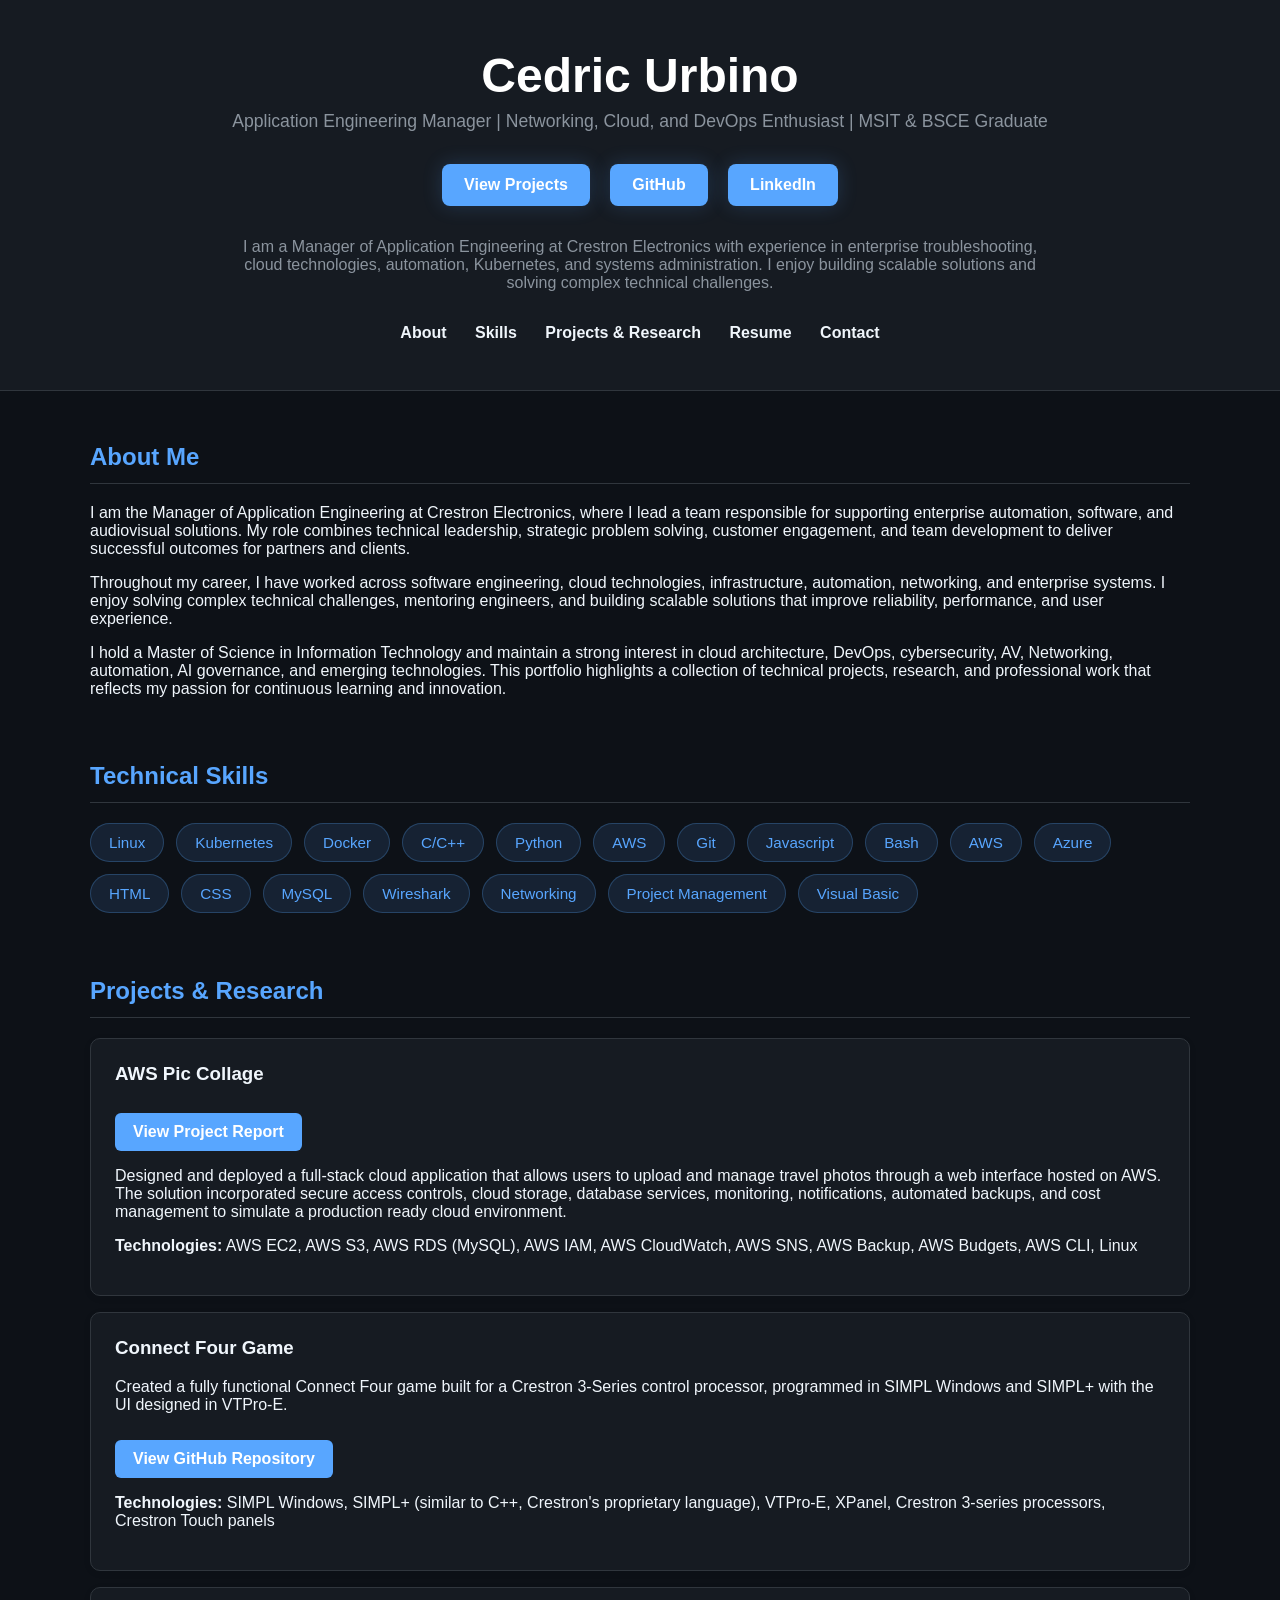
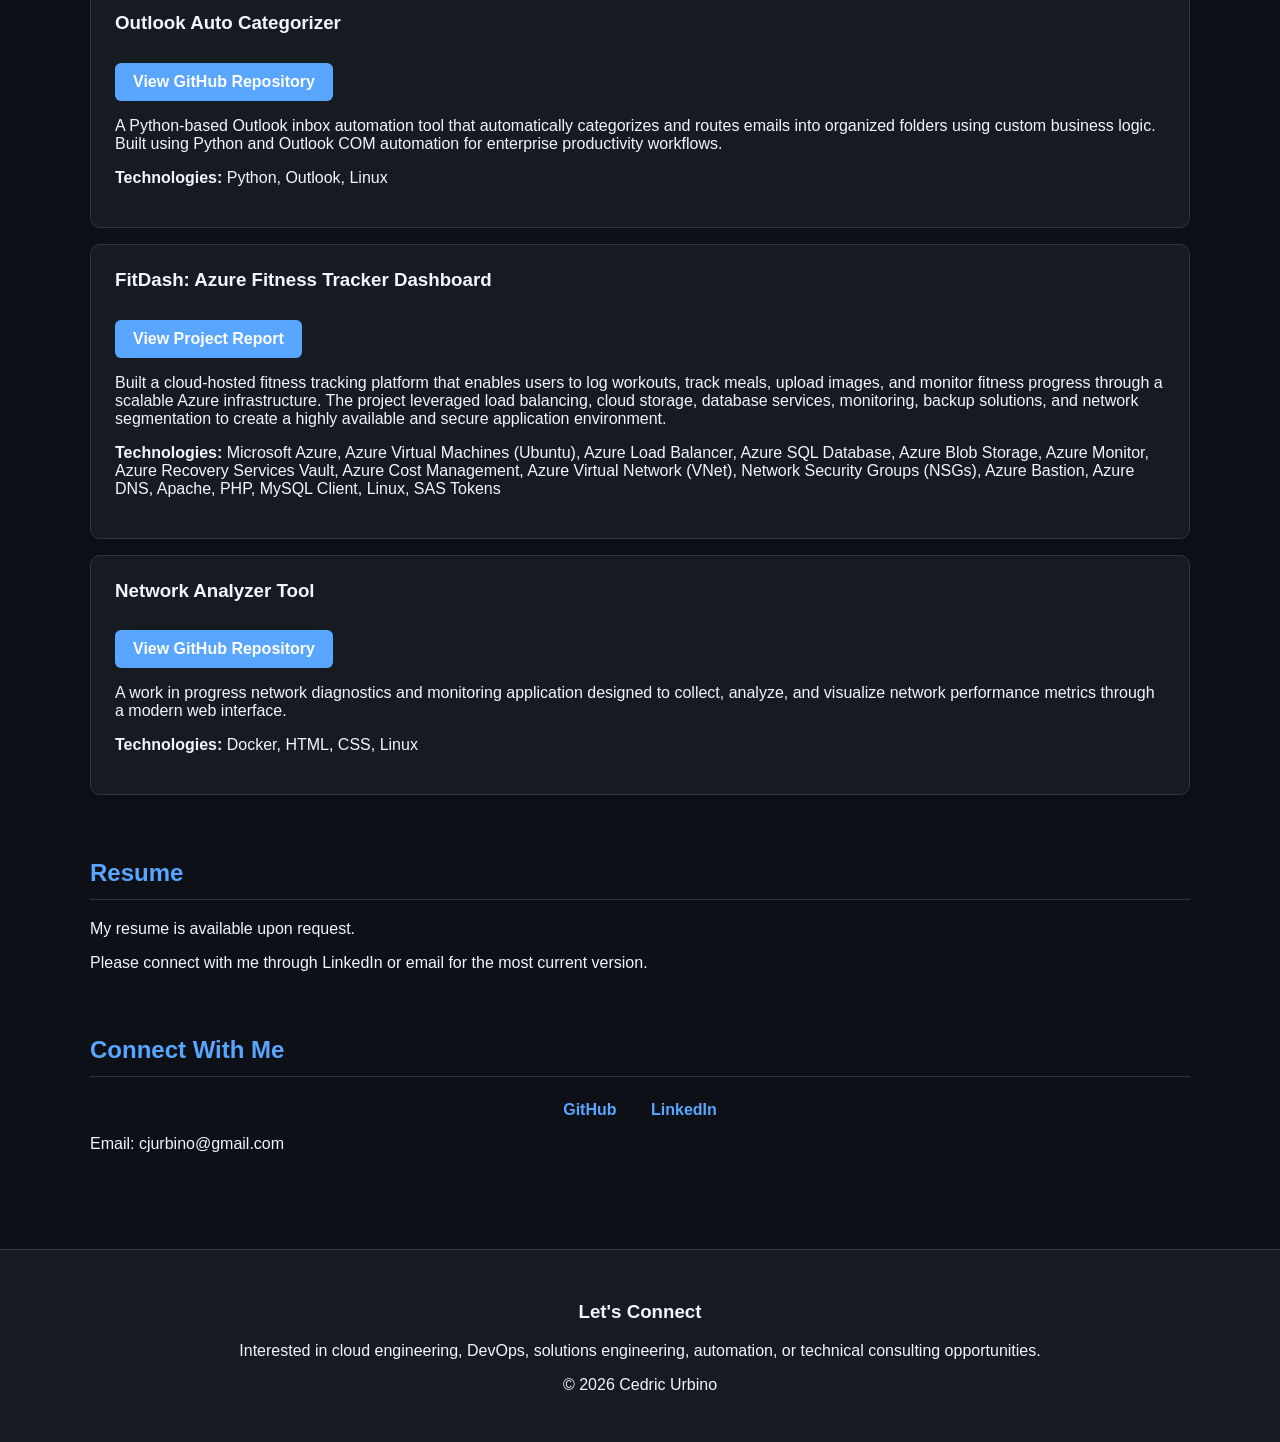
==== index.html @ f4f0b803 "Add favicon link to index.html Added a favicon link to the HTML head section." ====
<!DOCTYPE html> 
<html lang="en">
<head>
    <meta charset="UTF-8">
    <meta name="viewport" content="width=device-width, initial-scale=1.0">
    <title>Cedric Urbino | Portfolio</title>
    <link rel="stylesheet" href="styles.css">
    <link rel="icon" type="image/png" href="icon.png">
</head>

<body>
    <header>
        <h1>Cedric Urbino</h1>
        <p class="subtitle"> Application Engineering Manager | Networking, Cloud, and DevOps Enthusiast | MSIT & BSCE Graduate </p>
        <div class="hero-buttons">
            <a href="#projects">View Projects</a>
            <a href="https://github.com/C3dricJ" target="_blank">GitHub</a>
            <a href="https://www.linkedin.com/in/cedric-urbino/" target="_blank">LinkedIn</a>
        </div>
        <div class="intro">
            <p> I am a Manager of Application Engineering at Crestron Electronics with experience in enterprise troubleshooting, cloud technologies, automation, Kubernetes, and systems administration. I enjoy building scalable solutions and solving complex technical challenges. </p>
        </div>
        <nav>
            <a href="#about">About</a>
            <a href="#skills">Skills</a>
            <a href="#projects">Projects & Research</a>
            <a href="#resume">Resume</a>
            <a href="#contact">Contact</a>
        </nav>
    </header>
    <main>
        <section id="about">
            <h2>About Me</h2>
                <p> I am the Manager of Application Engineering at Crestron Electronics, where I lead a team responsible for supporting enterprise automation, software, and audiovisual solutions. My role combines technical leadership, strategic problem solving, customer engagement, and team development to deliver successful outcomes for partners and clients. </p> 
                <p> Throughout my career, I have worked across software engineering, cloud technologies, infrastructure, automation, networking, and enterprise systems. I enjoy solving complex technical challenges, mentoring engineers, and building scalable solutions that improve reliability, performance, and user experience. </p> 
                <p> I hold a Master of Science in Information Technology and maintain a strong interest in cloud architecture, DevOps, cybersecurity, AV, Networking, automation, AI governance, and emerging technologies. This portfolio highlights a collection of technical projects, research, and professional work that reflects my passion for continuous learning and innovation. </p>
        </section>
        <section id="skills">
            <h2>Technical Skills</h2>
            <div class="skills-grid">
                <span>Linux</span>
                <span>Kubernetes</span>
                <span>Docker</span>
                <span>C/C++</span>
                <span>Python</span>
                <span>AWS</span>
                <span>Git</span>
                <span>Javascript</span>
                <span>Bash</span>
                <span>AWS</span>
                <span>Azure</span>
                <span>HTML</span>
                <span>CSS</span>                
                <span>MySQL</span>
                <span>Wireshark</span>
                <span>Networking</span>
                <span>Project Management</span>
                <span>Visual Basic</span>
            </div>
        </section>
        <section id="projects">
            <h2>Projects & Research</h2>
            <div class="project">
                <h3>AWS Pic Collage</h3>
                <p>
                    <a class="project-link" href="https://github.com/C3dricJ/C3dricJ.github.io/blob/main/AWS%20Pic%20Collage.pdf" target="_blank">
                        View Project Report
                    </a>
                </p>
                <p> Designed and deployed a full-stack cloud application that allows users to upload and manage travel photos through a web interface hosted on AWS. The solution incorporated secure access controls, cloud storage, database services, monitoring, notifications, automated backups, and cost management to simulate a production ready cloud environment. </p>
                <p><strong>Technologies:</strong> AWS EC2, AWS S3, AWS RDS (MySQL), AWS IAM, AWS CloudWatch, AWS SNS, AWS Backup, AWS Budgets, AWS CLI, Linux</p>

            </div>
            <div class="project">
                <h3>Connect Four Game</h3>
                <p> Created a fully functional Connect Four game built for a Crestron 3-Series control processor, programmed in SIMPL Windows and SIMPL+ with the UI designed in VTPro-E. </p>
                <p>
                    <a class="project-link" href="https://github.com/C3dricJ/Connect-Four" target="_blank">
                        View GitHub Repository
                    </a>
                </p>
                <p><strong>Technologies:</strong> SIMPL Windows, SIMPL+ (similar to C++, Crestron's proprietary language), VTPro-E, XPanel, Crestron 3-series processors, Crestron Touch panels</p>
            </div>
            <div class="project">
                <h3>Outlook Auto Categorizer</h3>
                <p>
                    <a class="project-link" href="https://github.com/C3dricJ/Outlook-Auto-Categorizer" target="_blank">
                        View GitHub Repository
                    </a>
                </p>
                <p> A Python-based Outlook inbox automation tool that automatically categorizes and routes emails into organized folders using custom business logic. Built using Python and Outlook COM automation for enterprise productivity workflows. </p>
                <p><strong>Technologies:</strong> Python, Outlook, Linux</p>
            </div>
            <div class="project">
                <h3>FitDash: Azure Fitness Tracker Dashboard</h3>
                <p>
                    <a class="project-link" href="https://github.com/C3dricJ/C3dricJ.github.io/blob/main/Azure%20Fitness%20Tracker%20Dashboard.pdf" target="_blank">
                        View Project Report
                    </a>
                </p>
                <p> Built a cloud-hosted fitness tracking platform that enables users to log workouts, track meals, upload images, and monitor fitness progress through a scalable Azure infrastructure. The project leveraged load balancing, cloud storage, database services, monitoring, backup solutions, and network segmentation to create a highly available and secure application environment. </p>
                <p><strong>Technologies:</strong> Microsoft Azure, Azure Virtual Machines (Ubuntu), Azure Load Balancer, Azure SQL Database, Azure Blob Storage, Azure Monitor, Azure Recovery Services Vault, Azure Cost Management, Azure Virtual Network (VNet), Network Security Groups (NSGs), Azure Bastion, Azure DNS, Apache, PHP, MySQL Client, Linux, SAS Tokens</p>
            </div>
            <div class="project">
                <h3>Network Analyzer Tool</h3>
                <p>
                    <a class="project-link" href="https://github.com/C3dricJ/Network-Analyzer-Tool" target="_blank">
                        View GitHub Repository
                    </a>
                </p>
                <p> A work in progress network diagnostics and monitoring application designed to collect, analyze, and visualize network performance metrics through a modern web interface. </p>
                <p><strong>Technologies:</strong> Docker, HTML, CSS, Linux</p>
            </div>
        </section>
        <section id="resume">
            <h2>Resume</h2>
            <p> My resume is available upon request. </p>
            <p> Please connect with me through LinkedIn or email for the most current version. </p>
        </section>
        <section id="contact">
            <h2>Connect With Me</h2>
            <div class="links">
                <a href="https://github.com/C3dricJ" target="_blank">GitHub</a>
                <a href="https://www.linkedin.com/in/cedric-urbino/" target="_blank">LinkedIn</a>
            </div>
            <p>Email: cjurbino@gmail.com</p>
        </section>
    </main>
    <footer>
        <h3>Let's Connect</h3>
        <p> Interested in cloud engineering, DevOps, solutions engineering, automation, or technical consulting opportunities. </p>
        <p> © <span id="year"></span> Cedric Urbino </p>
    </footer>

    <script>
        // Set the current year in the footer
        document.getElementById('year').textContent = new Date().getFullYear();
    </script>
</body>
</html>
---- styles.css ----
:root {
    --bg: #0d1117;
    --surface: #161b22;
    --surface-hover: #1f2937;
    --text: #f0f6fc;
    --text-secondary: #8b949e;
    --accent: #58a6ff;
    --border: #30363d;
} 

html { 
    scroll-behavior: smooth; 
} 

body { 
    font-family: "Segoe UI", Tahoma, Geneva, Verdana, sans-serif;
    margin: 0;
    padding: 0;
    background: var(--bg);
    color: var(--text);
    min-height: 100vh;
}

header { 
    background: var(--surface);
    border-bottom: 1px solid var(--border);
    box-shadow: none; 
    text-align: center; 
    padding: 3rem 2rem; 
} 

header h1 { 
    margin: 0; 
    font-size: 3rem; 
    color: white;
    font-size: 3rem;
    font-weight: 700;
} 

.subtitle { 
    color: var(--text-secondary);
    font-size: 1.1rem; 
    margin-top: .5rem; 
} 

.intro {
    color: var(--text-secondary); 
    max-width: 800px; 
    margin: 1.5rem auto; 
} 

.hero-buttons { 
    margin: 1.5rem 0; 
}

.hero-buttons a {
    background: var(--accent);
    color: white;
    font-weight: 600;
    box-shadow: 0 0 20px rgba(88,166,255,.2); 
    display: inline-block; 
    margin: .5rem; 
    padding: 12px 22px; 
    border-radius: 8px; 
    text-decoration: none; 
    transition: .3s ease; 
} 

.hero-buttons a:hover { 
    background: #0b5ed7;
    transform: translateY(-2px);
    box-shadow: 0 0 30px rgba(88,166,255,.35); 
} 

nav { 
    margin-top: 2rem; 
} 

nav a { 
    margin: 0 12px; 
    text-decoration: none; 
    color: var(--text);
    transition: 0.3s ease; 
    font-weight: 600; 
} 

nav a:hover { 
    color: var(--accent);
} 

main { 
    max-width: 1100px; 
    margin: auto; 
    padding: 2rem; 
} 

section { 
    margin-bottom: 4rem; 
} 

section h2 { 
    border-bottom: 1px solid var(--border);
    padding-bottom: 12px;
    color: var(--accent);
} 

.skills-grid { 
    display: flex; 
    flex-wrap: wrap; 
    gap: 12px; 
    margin-top: 1rem; 
} 

.skills-grid span {
    background: rgba(88,166,255,.12);
    color: var(--accent);
    border: 1px solid rgba(88,166,255,.25);
    padding: 10px 18px;
    border-radius: 999px;
    font-size: .95rem;
    font-weight: 500;

    cursor: default;
    transition: all 0.3s ease;
    position: relative;
    overflow: hidden;
}

.skills-grid span::before {
    content: "";
    position: absolute;
    top: 0;
    left: -120%;
    width: 100%;
    height: 100%;

    background: linear-gradient(
        120deg,
        transparent,
        rgba(255,255,255,.15),
        transparent
    );

    transition: all 0.6s ease;
}

.skills-grid span:hover {
    transform: translateY(-4px) scale(1.05);

    background: rgba(88,166,255,.25);
    border-color: var(--accent);

    box-shadow:
        0 0 10px rgba(88,166,255,.4),
        0 0 20px rgba(88,166,255,.3),
        0 0 40px rgba(88,166,255,.2);

    color: white;
}

.skills-grid span:hover::before {
    left: 120%;
}

.project, .paper { 
    background: var(--surface);
    border: 1px solid var(--border);
    transition: all 0.3s ease; 
    border-radius: 10px; 
    padding: 1.5rem; 
    margin-top: 1rem; 
    box-shadow: 0 2px 8px rgba(0,0,0,.05); 
} 

.project:hover, .paper:hover { 
    transform: translateY(-5px);
    background: var(--surface-hover);
    border-color: var(--accent);
} 

.project-link {
    display: inline-block;
    margin-top: 10px;
    padding: 10px 18px;
    background: var(--accent);
    color: white;
    text-decoration: none;
    border-radius: 6px;
    font-weight: 600;
    transition: all 0.3s ease;
}

.project-link:hover {
    transform: translateY(-2px);
    background: #3b82f6;
    box-shadow: 0 0 15px rgba(88,166,255,.3);
}

.project h3, .paper h3 { 
    margin-top: 0; 

} 

.links { 
    text-align: center; 
    margin-top: 1.5rem; 
} 

.links a { 
    display: inline-block; 
    margin: 0 15px; 
    color: var(--accent); 
    text-decoration: none; 
    font-weight: 600; 
} 

.links a:hover { 
    color: #0b5ed7; 
} 

footer { 
    text-align: center; 
    background: var(--surface);
    border-top: 1px solid var(--border);
    padding: 2rem; 
} 

@media (max-width: 768px) { 
    header h1 { 
        font-size: 2.2rem; 
    } 
    
    nav { 
        display: flex; 
        flex-direction: column; 
        gap: 10px;
    } 
     
    nav a { 
        margin: 0; 
    } 
    
    .hero-buttons a { 
        display: block; 
        margin: 10px auto; 
        max-width: 220px;    
    } 
    
    main { 
        padding: 1rem; 
    }
}
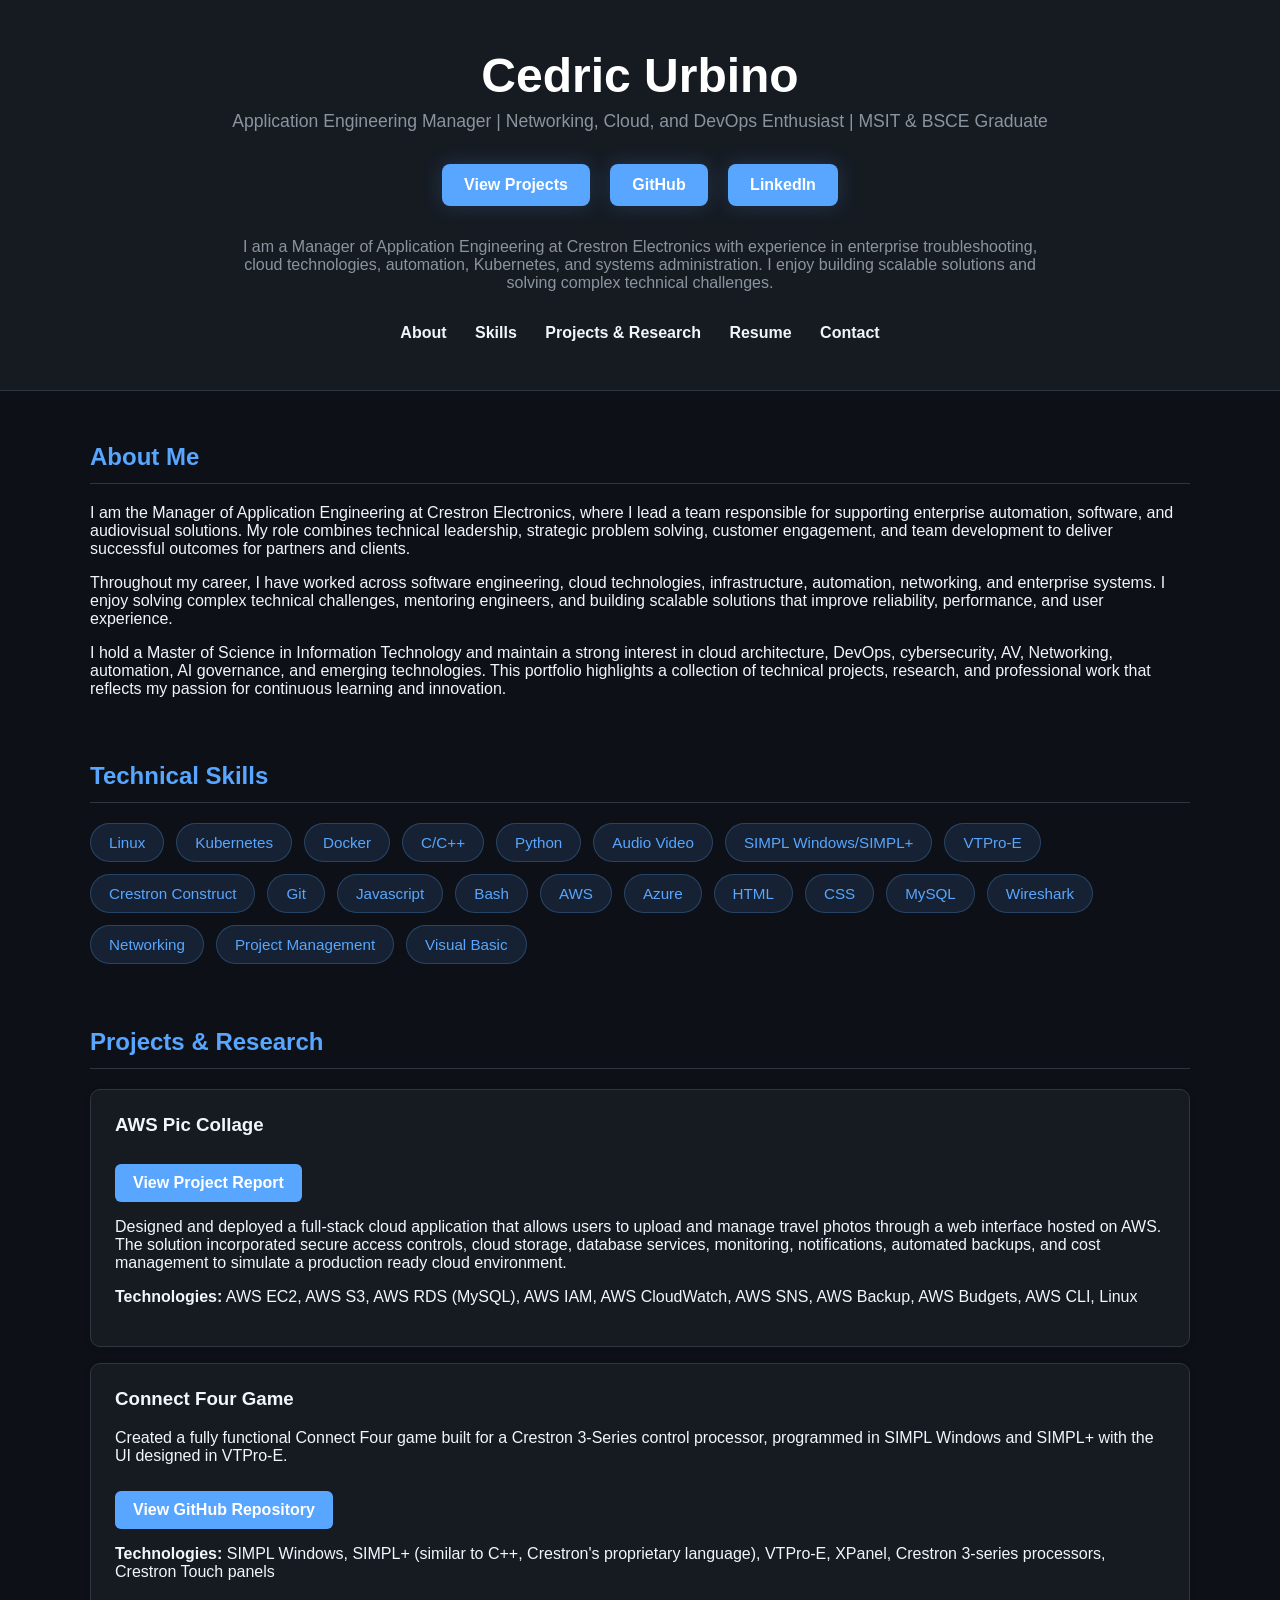
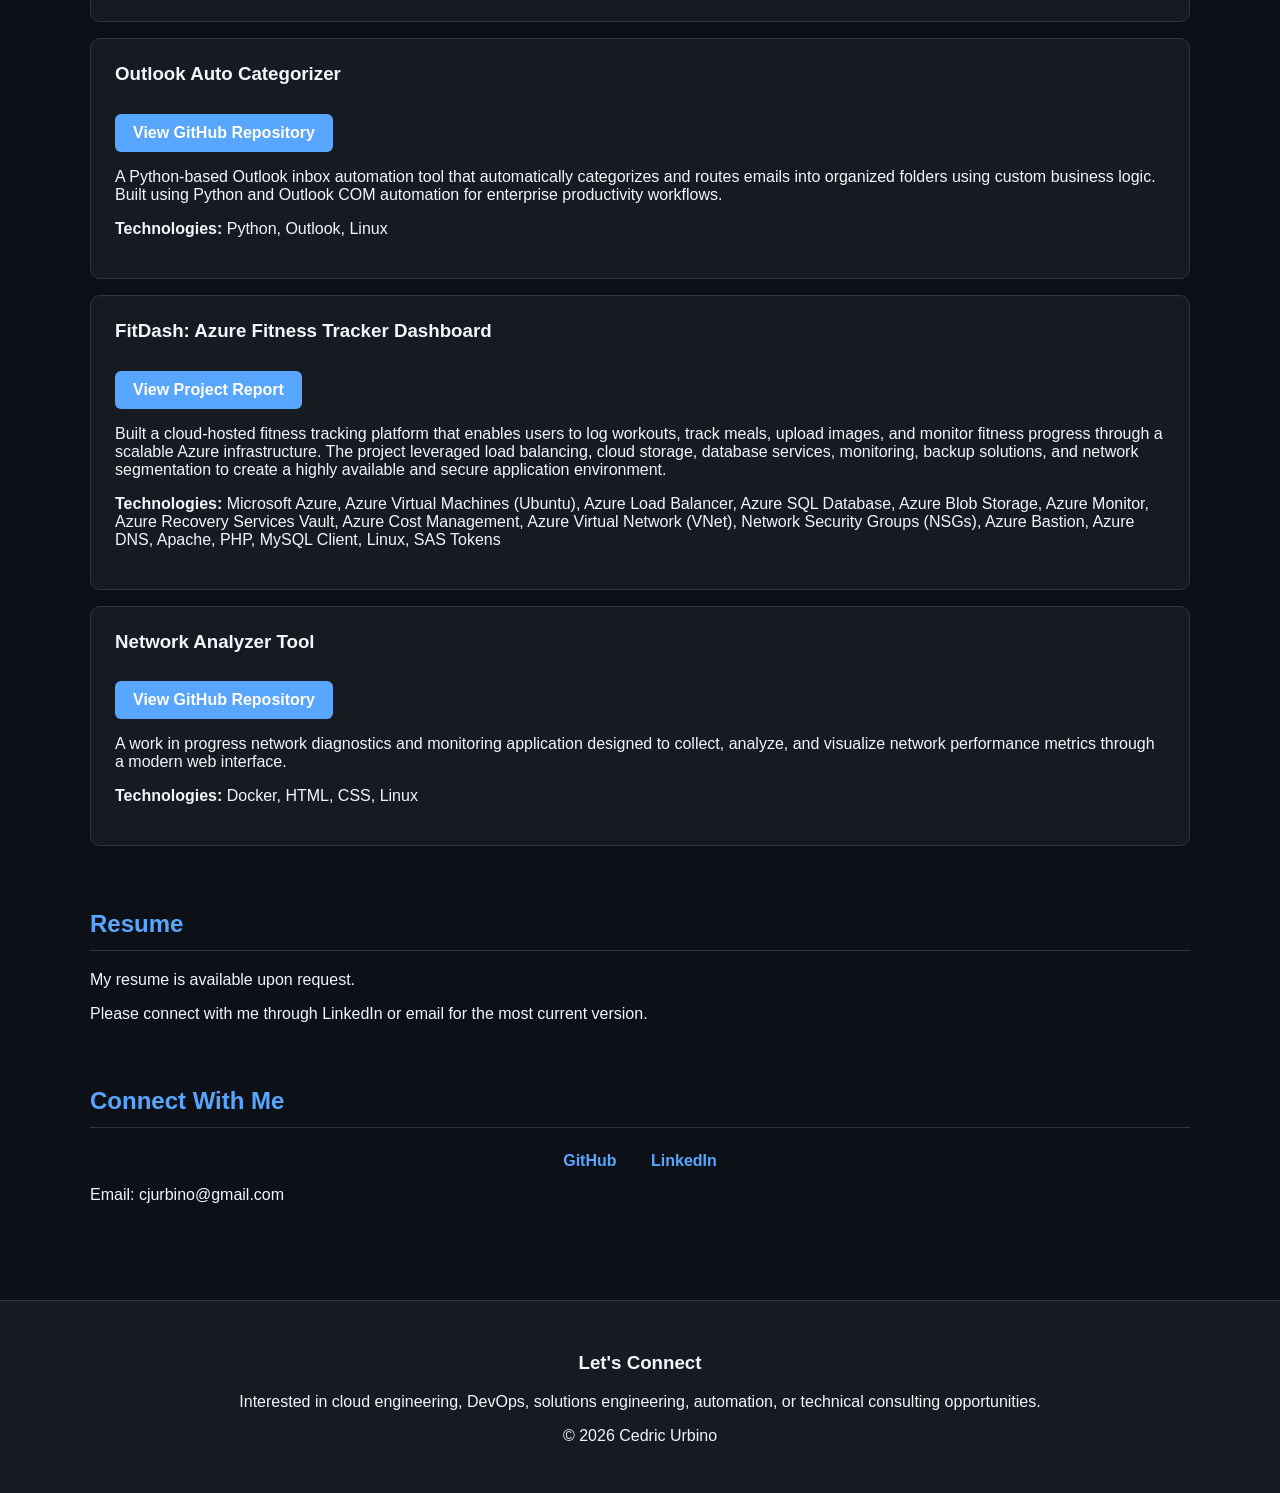
==== commit 5e759646: "Update index.html" ====
--- a/index.html
+++ b/index.html
@@ -43,7 +43,10 @@
                 <span>Docker</span>
                 <span>C/C++</span>
                 <span>Python</span>
-                <span>AWS</span>
+                <span>Audio Video</span>
+                <span>SIMPL Windows/SIMPL+</span>
+                <span>VTPro-E</span>
+                <span>Crestron Construct</span>
                 <span>Git</span>
                 <span>Javascript</span>
                 <span>Bash</span>
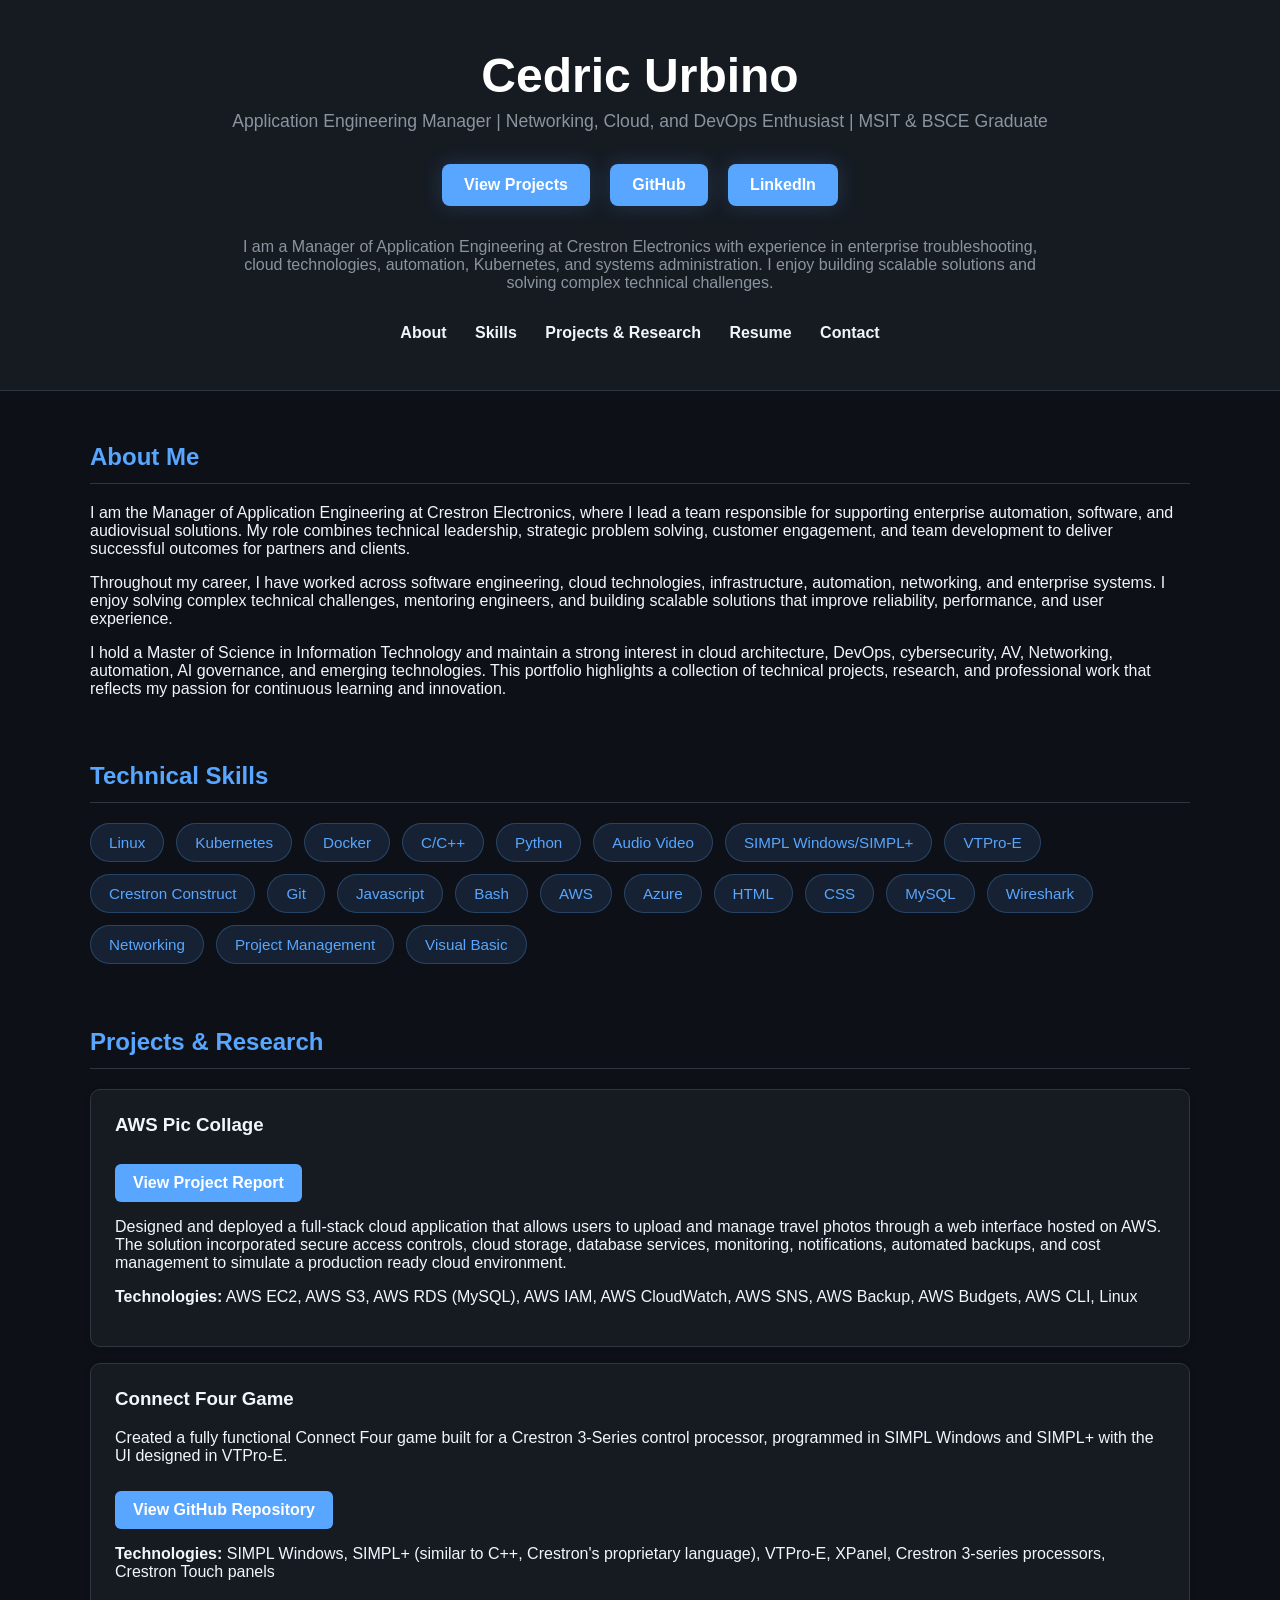
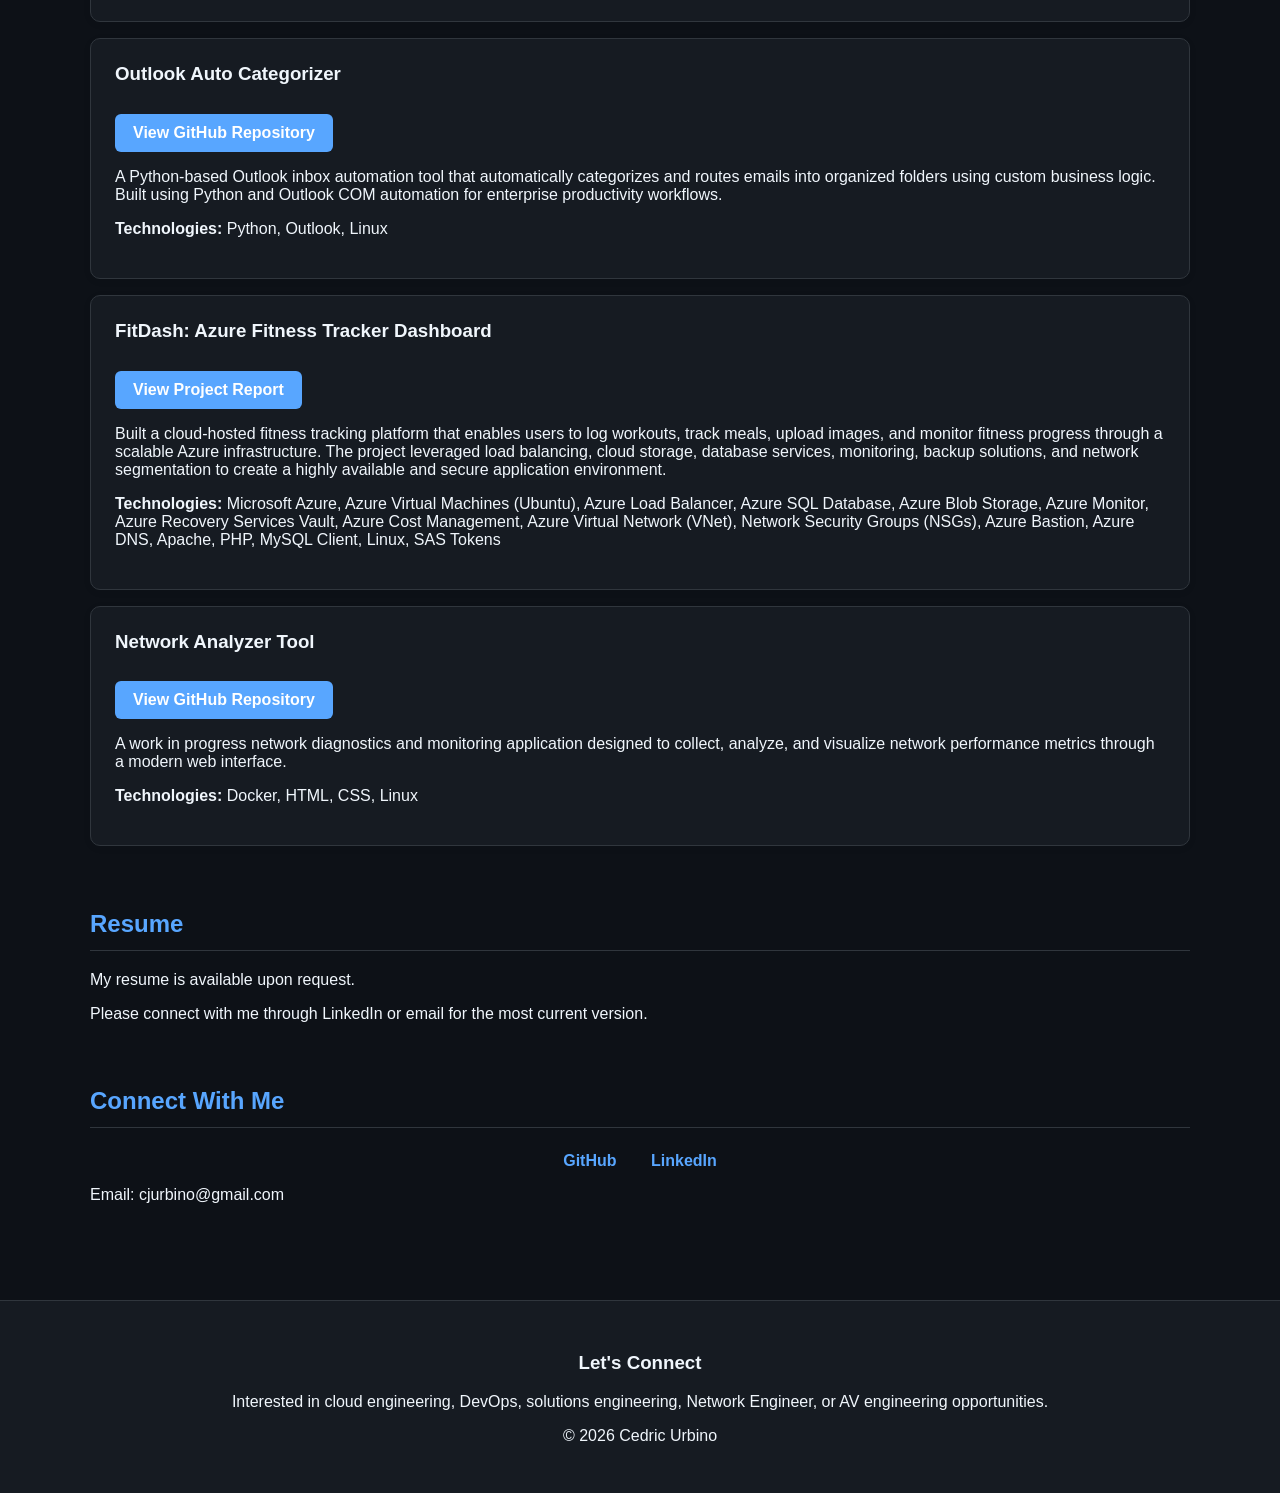
==== commit d280b141: "Fix HTML formatting and update footer content" ====
--- a/index.html
+++ b/index.html
@@ -131,7 +131,7 @@
     </main>
     <footer>
         <h3>Let's Connect</h3>
-        <p> Interested in cloud engineering, DevOps, solutions engineering, automation, or technical consulting opportunities. </p>
+        <p> Interested in cloud engineering, DevOps, solutions engineering, Network Engineer, or AV engineering opportunities. </p>
         <p> © <span id="year"></span> Cedric Urbino </p>
     </footer>
 
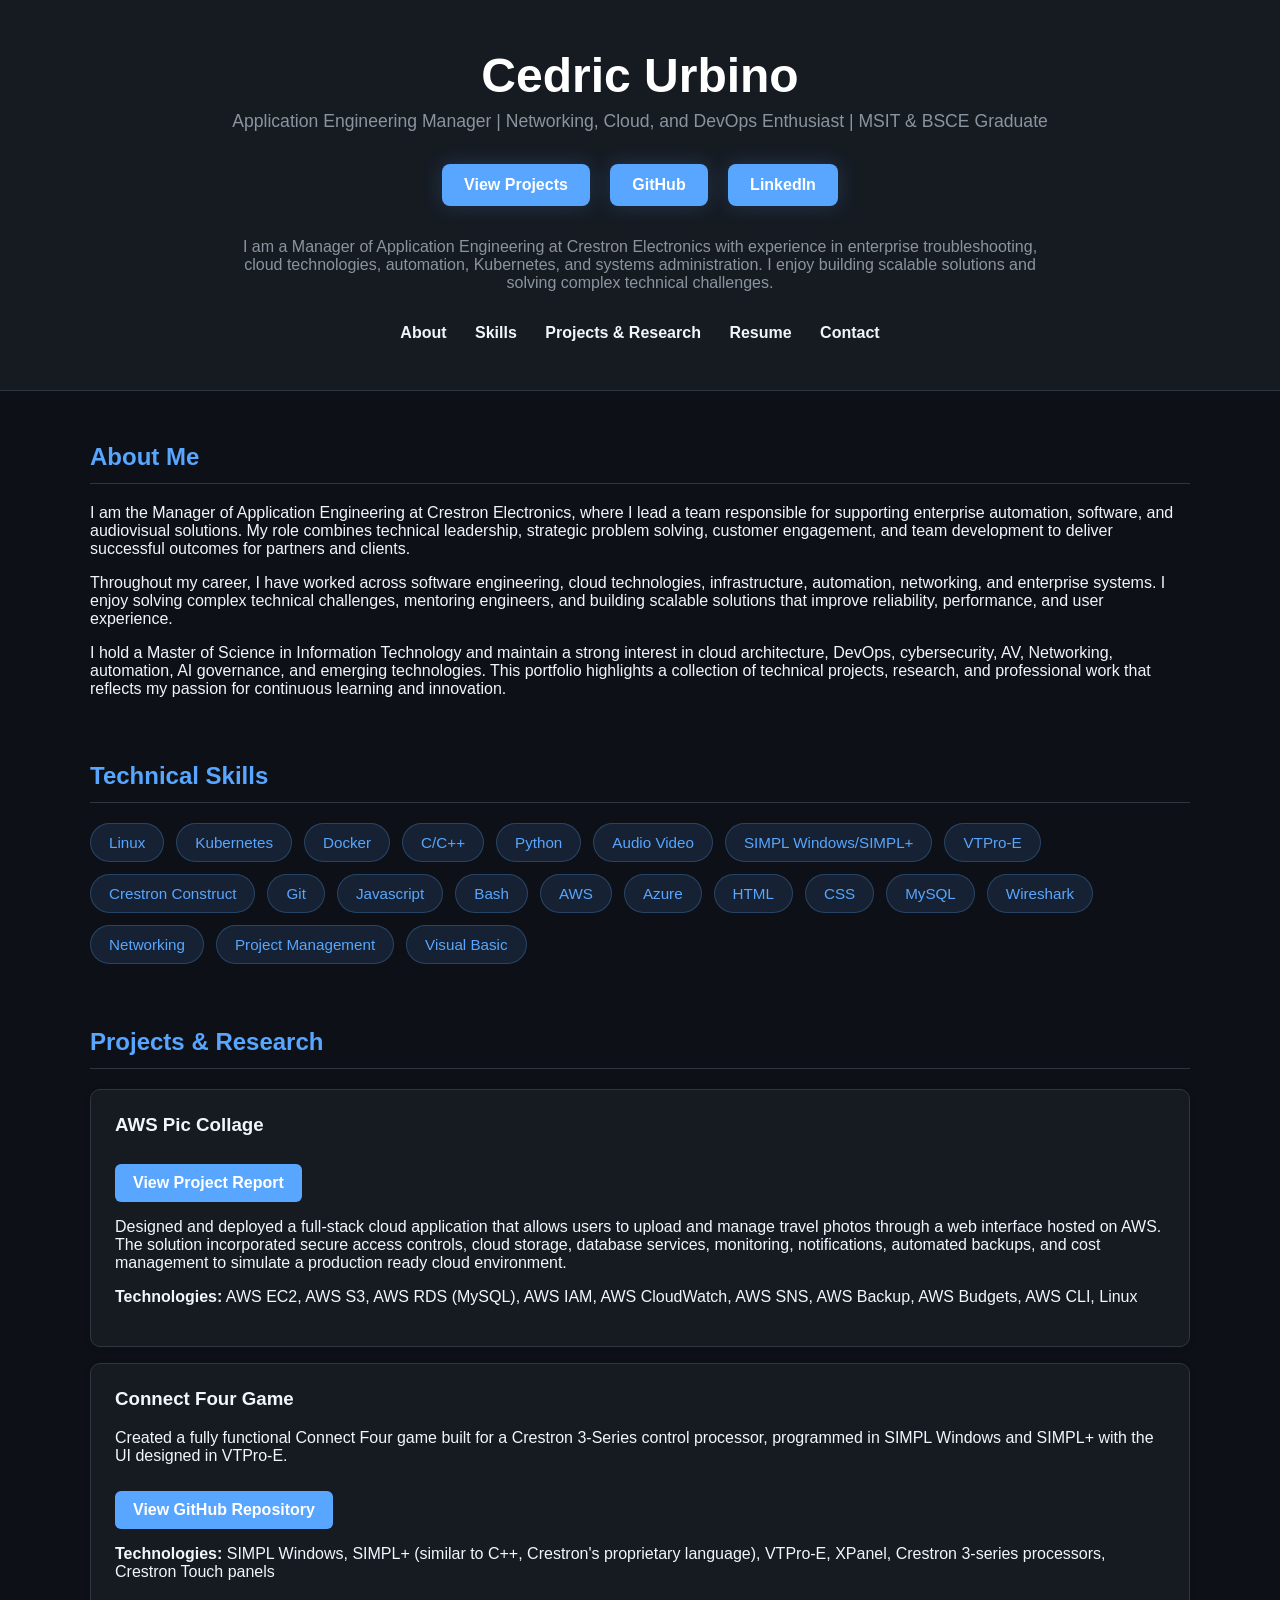
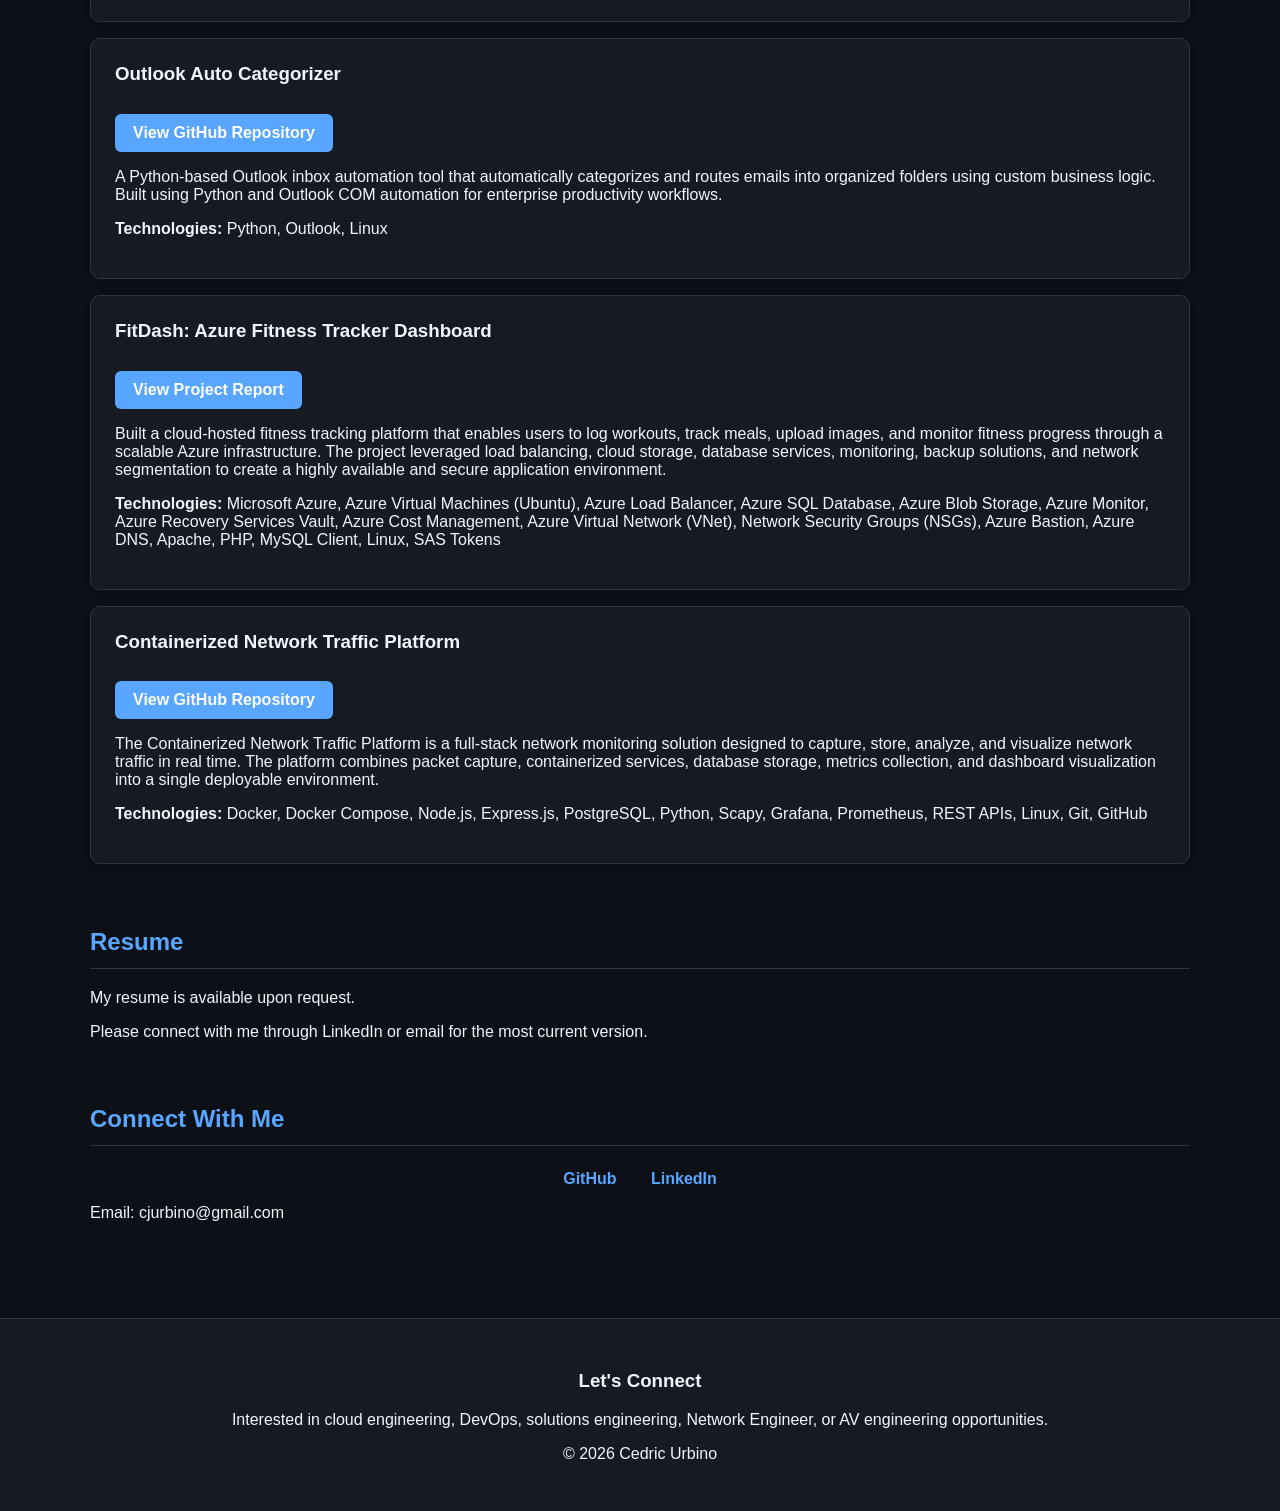
==== commit 8b775858: "Update index.html" ====
--- a/index.html
+++ b/index.html
@@ -105,14 +105,14 @@
                 <p><strong>Technologies:</strong> Microsoft Azure, Azure Virtual Machines (Ubuntu), Azure Load Balancer, Azure SQL Database, Azure Blob Storage, Azure Monitor, Azure Recovery Services Vault, Azure Cost Management, Azure Virtual Network (VNet), Network Security Groups (NSGs), Azure Bastion, Azure DNS, Apache, PHP, MySQL Client, Linux, SAS Tokens</p>
             </div>
             <div class="project">
-                <h3>Network Analyzer Tool</h3>
+                <h3>Containerized Network Traffic Platform</h3>
                 <p>
                     <a class="project-link" href="https://github.com/C3dricJ/Network-Analyzer-Tool" target="_blank">
                         View GitHub Repository
                     </a>
                 </p>
-                <p> A work in progress network diagnostics and monitoring application designed to collect, analyze, and visualize network performance metrics through a modern web interface. </p>
-                <p><strong>Technologies:</strong> Docker, HTML, CSS, Linux</p>
+                <p> The Containerized Network Traffic Platform is a full-stack network monitoring solution designed to capture, store, analyze, and visualize network traffic in real time. The platform combines packet capture, containerized services, database storage, metrics collection, and dashboard visualization into a single deployable environment. </p>
+                <p><strong>Technologies:</strong> Docker, Docker Compose, Node.js, Express.js, PostgreSQL, Python, Scapy, Grafana, Prometheus, REST APIs, Linux, Git, GitHub</p>
             </div>
         </section>
         <section id="resume">
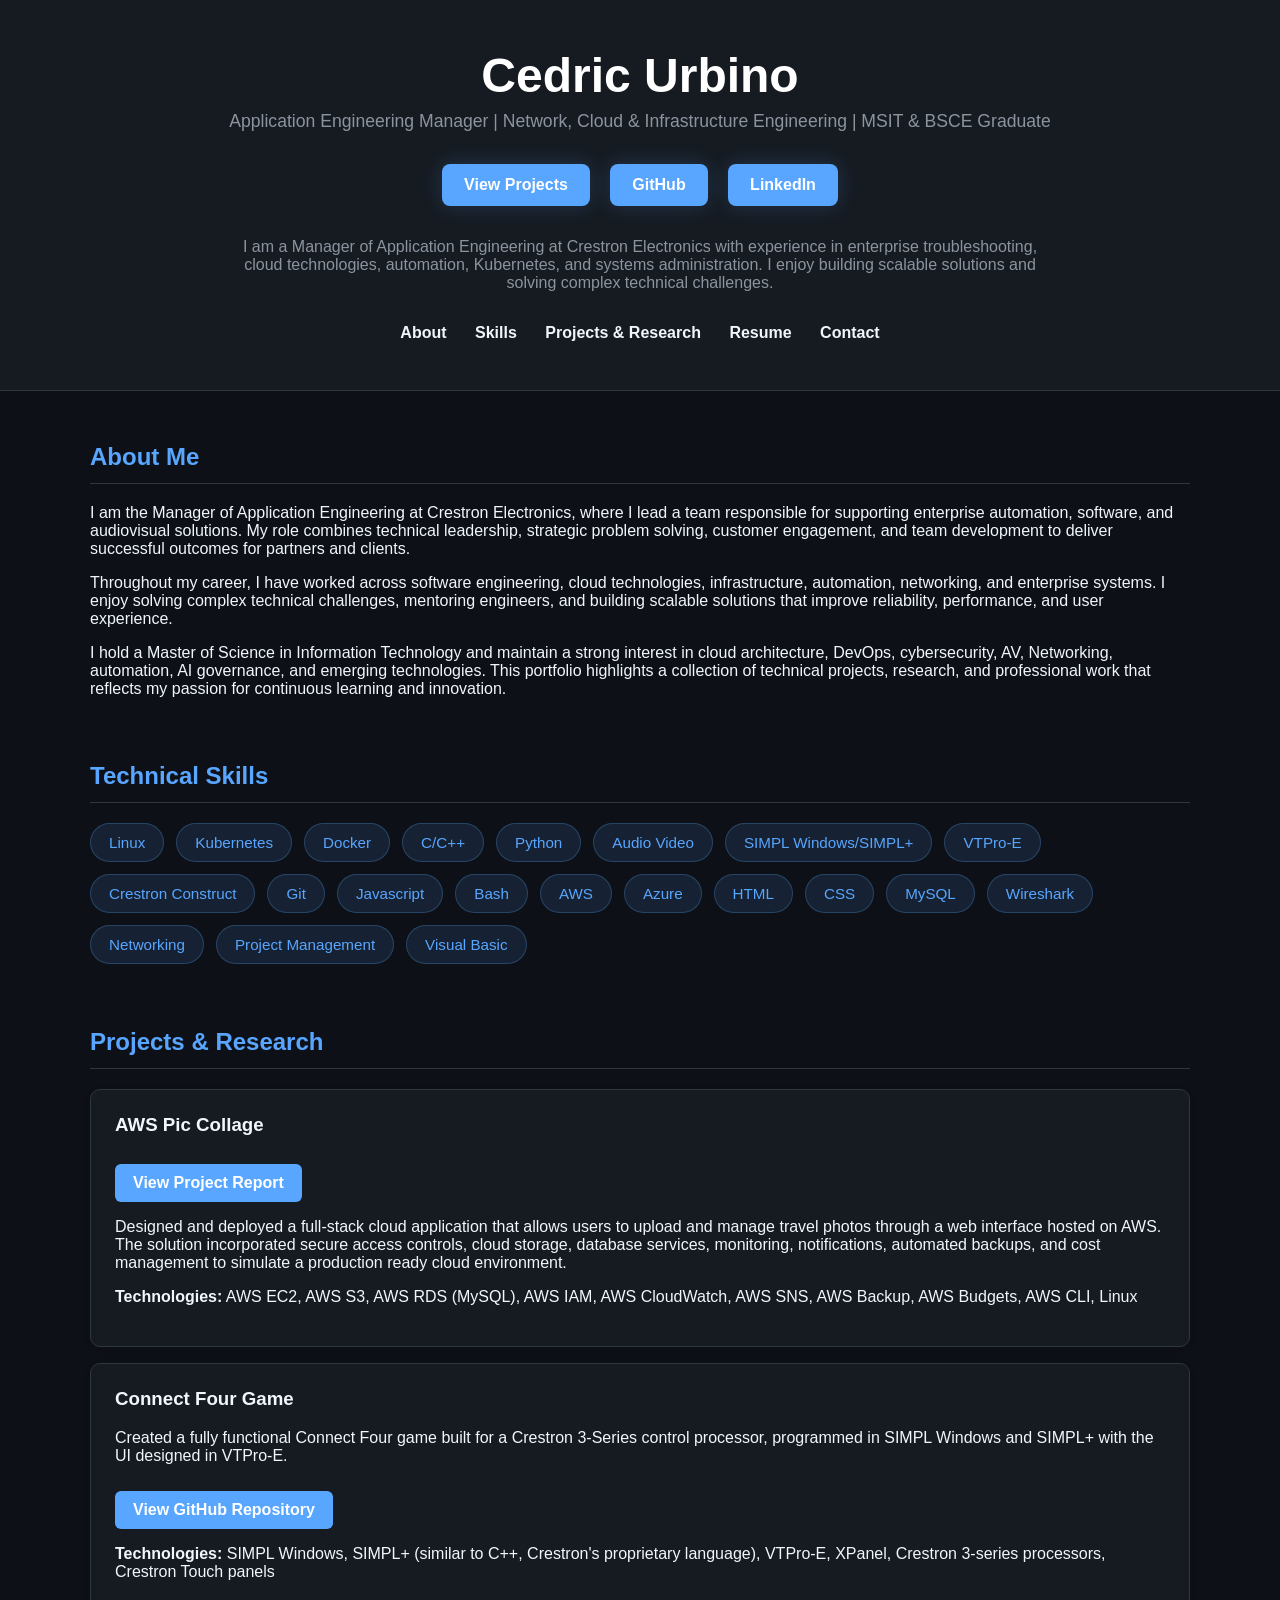
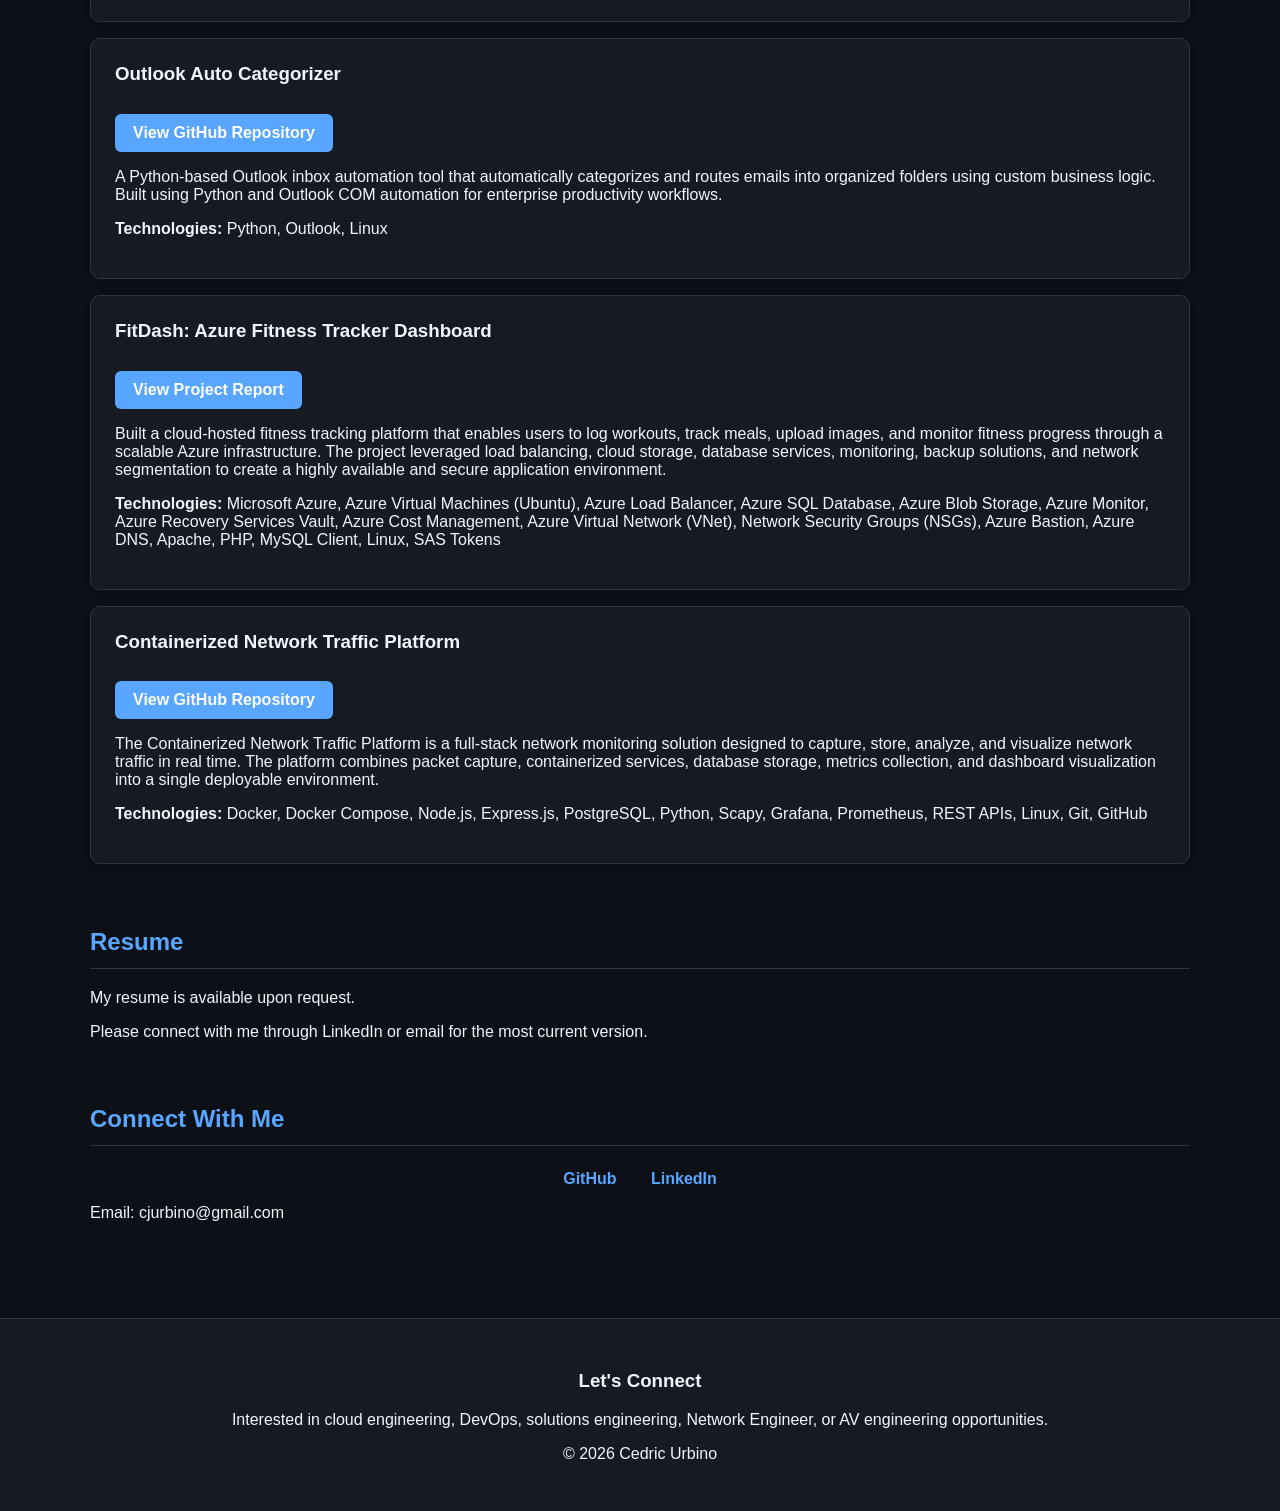
==== commit 20753594: "Revise portfolio content and HTML structure Updated the portfolio content and improved the structure" ====
--- a/index.html
+++ b/index.html
@@ -11,7 +11,7 @@
 <body>
     <header>
         <h1>Cedric Urbino</h1>
-        <p class="subtitle"> Application Engineering Manager | Networking, Cloud, and DevOps Enthusiast | MSIT & BSCE Graduate </p>
+        <p class="subtitle"> Application Engineering Manager | Network, Cloud & Infrastructure Engineering | MSIT & BSCE Graduate </p>
         <div class="hero-buttons">
             <a href="#projects">View Projects</a>
             <a href="https://github.com/C3dricJ" target="_blank">GitHub</a>
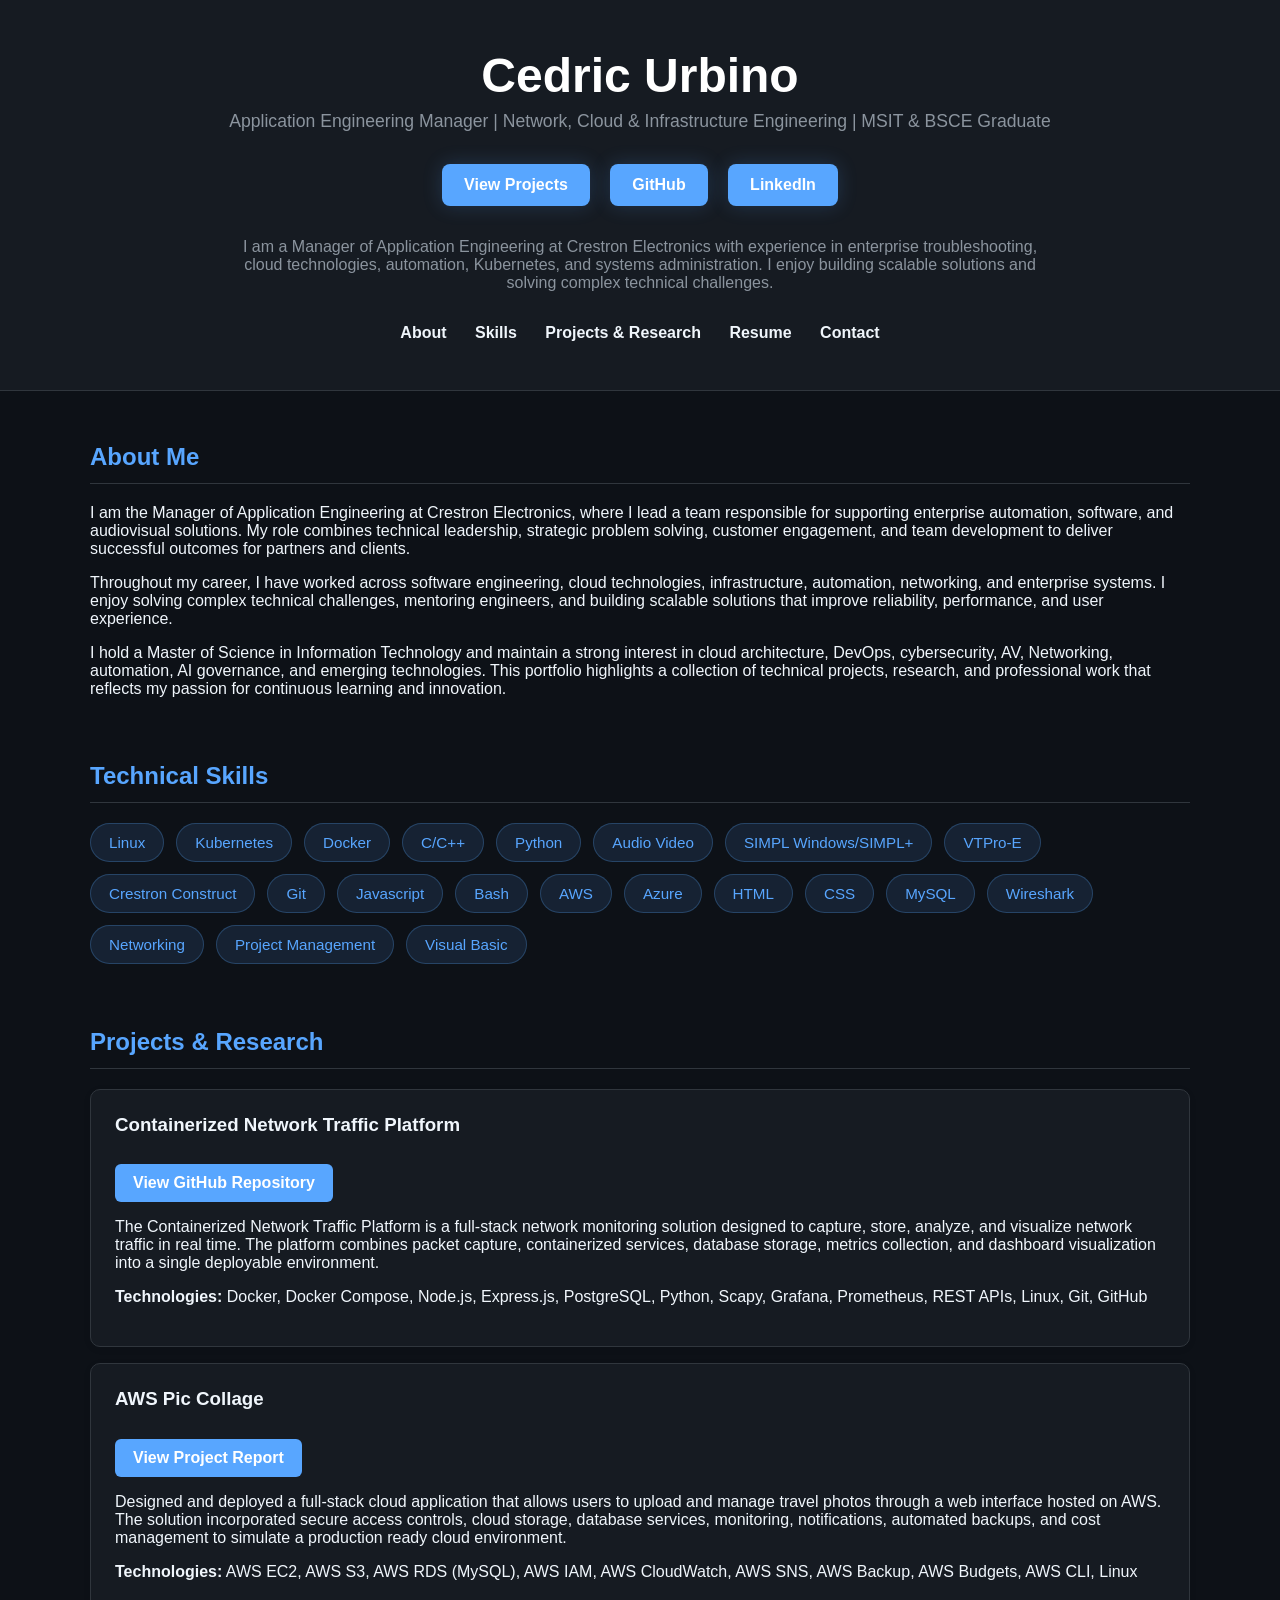
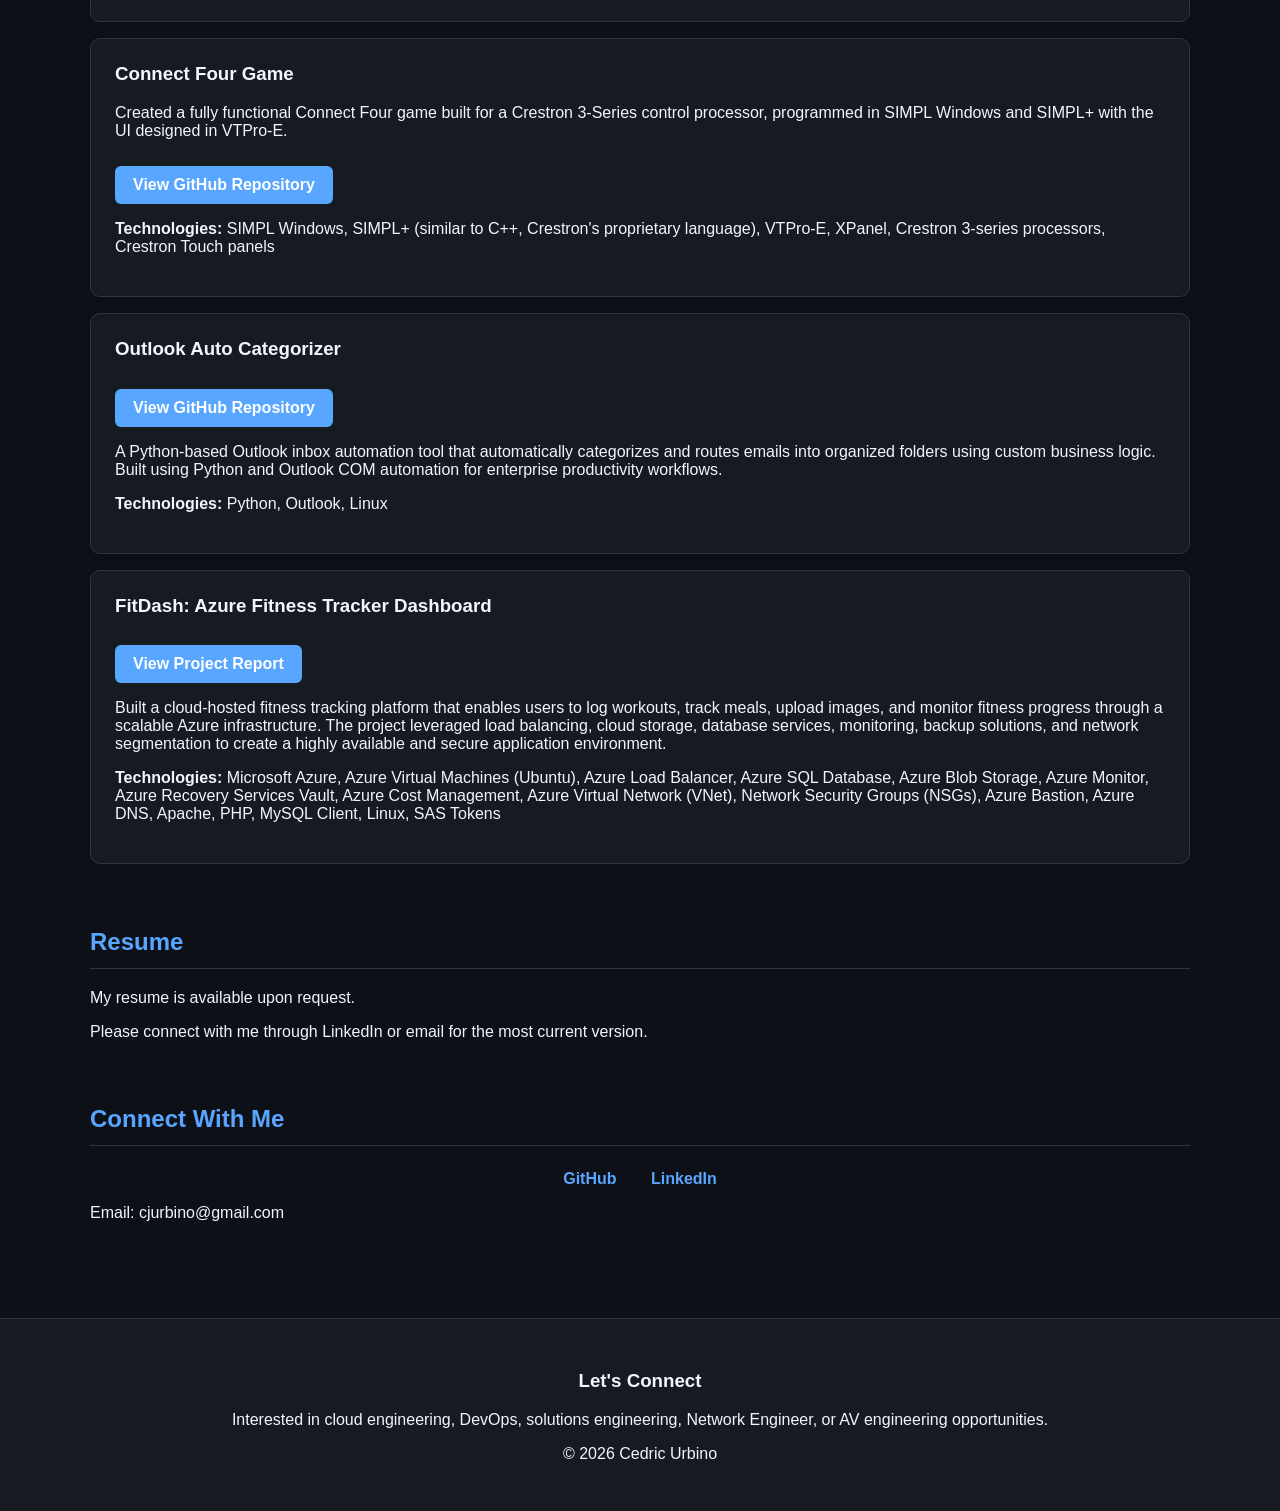
==== commit 807e4683: "Update index.html" ====
--- a/index.html
+++ b/index.html
@@ -64,6 +64,16 @@
         <section id="projects">
             <h2>Projects & Research</h2>
             <div class="project">
+                <h3>Containerized Network Traffic Platform</h3>
+                <p>
+                    <a class="project-link" href="https://github.com/C3dricJ/Network-Analyzer-Tool" target="_blank">
+                        View GitHub Repository
+                    </a>
+                </p>
+                <p> The Containerized Network Traffic Platform is a full-stack network monitoring solution designed to capture, store, analyze, and visualize network traffic in real time. The platform combines packet capture, containerized services, database storage, metrics collection, and dashboard visualization into a single deployable environment. </p>
+                <p><strong>Technologies:</strong> Docker, Docker Compose, Node.js, Express.js, PostgreSQL, Python, Scapy, Grafana, Prometheus, REST APIs, Linux, Git, GitHub</p>
+            </div>
+            <div class="project">
                 <h3>AWS Pic Collage</h3>
                 <p>
                     <a class="project-link" href="https://github.com/C3dricJ/C3dricJ.github.io/blob/main/AWS%20Pic%20Collage.pdf" target="_blank">
@@ -104,16 +114,6 @@
                 <p> Built a cloud-hosted fitness tracking platform that enables users to log workouts, track meals, upload images, and monitor fitness progress through a scalable Azure infrastructure. The project leveraged load balancing, cloud storage, database services, monitoring, backup solutions, and network segmentation to create a highly available and secure application environment. </p>
                 <p><strong>Technologies:</strong> Microsoft Azure, Azure Virtual Machines (Ubuntu), Azure Load Balancer, Azure SQL Database, Azure Blob Storage, Azure Monitor, Azure Recovery Services Vault, Azure Cost Management, Azure Virtual Network (VNet), Network Security Groups (NSGs), Azure Bastion, Azure DNS, Apache, PHP, MySQL Client, Linux, SAS Tokens</p>
             </div>
-            <div class="project">
-                <h3>Containerized Network Traffic Platform</h3>
-                <p>
-                    <a class="project-link" href="https://github.com/C3dricJ/Network-Analyzer-Tool" target="_blank">
-                        View GitHub Repository
-                    </a>
-                </p>
-                <p> The Containerized Network Traffic Platform is a full-stack network monitoring solution designed to capture, store, analyze, and visualize network traffic in real time. The platform combines packet capture, containerized services, database storage, metrics collection, and dashboard visualization into a single deployable environment. </p>
-                <p><strong>Technologies:</strong> Docker, Docker Compose, Node.js, Express.js, PostgreSQL, Python, Scapy, Grafana, Prometheus, REST APIs, Linux, Git, GitHub</p>
-            </div>
         </section>
         <section id="resume">
             <h2>Resume</h2>
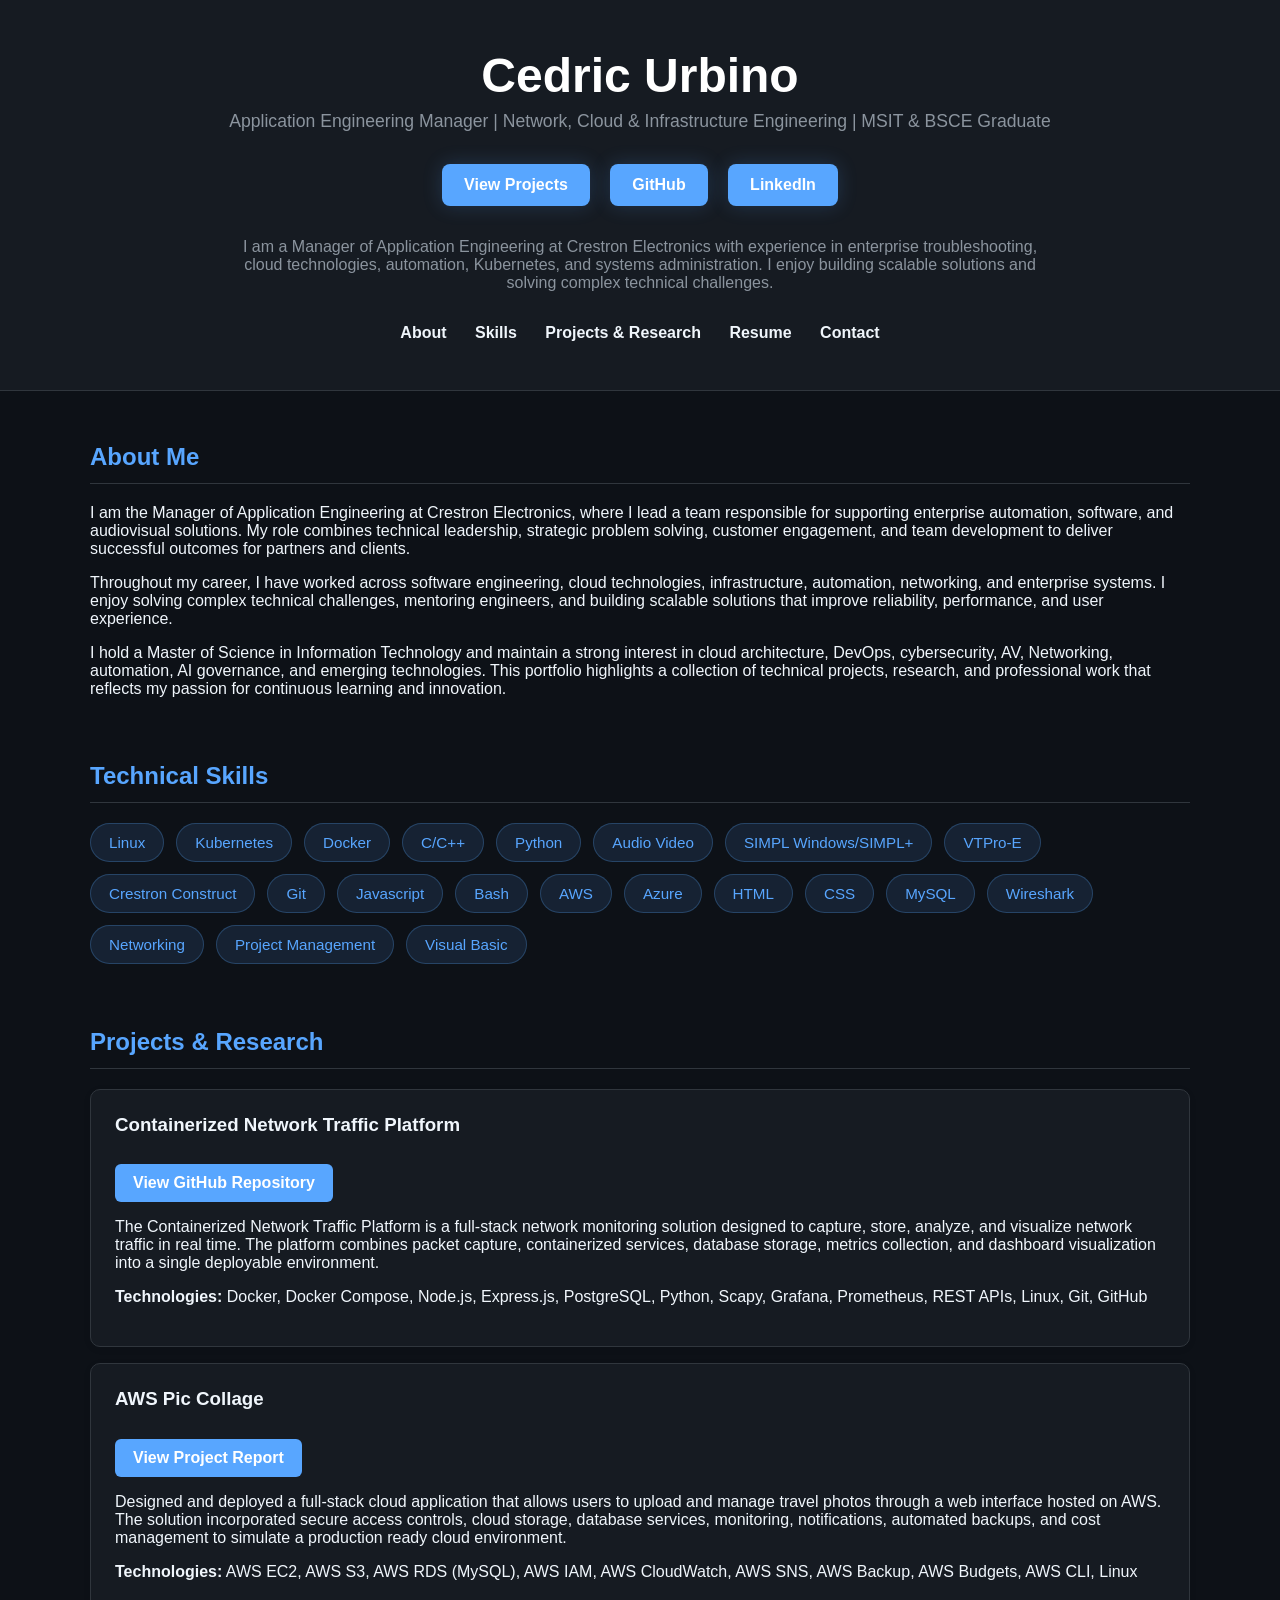
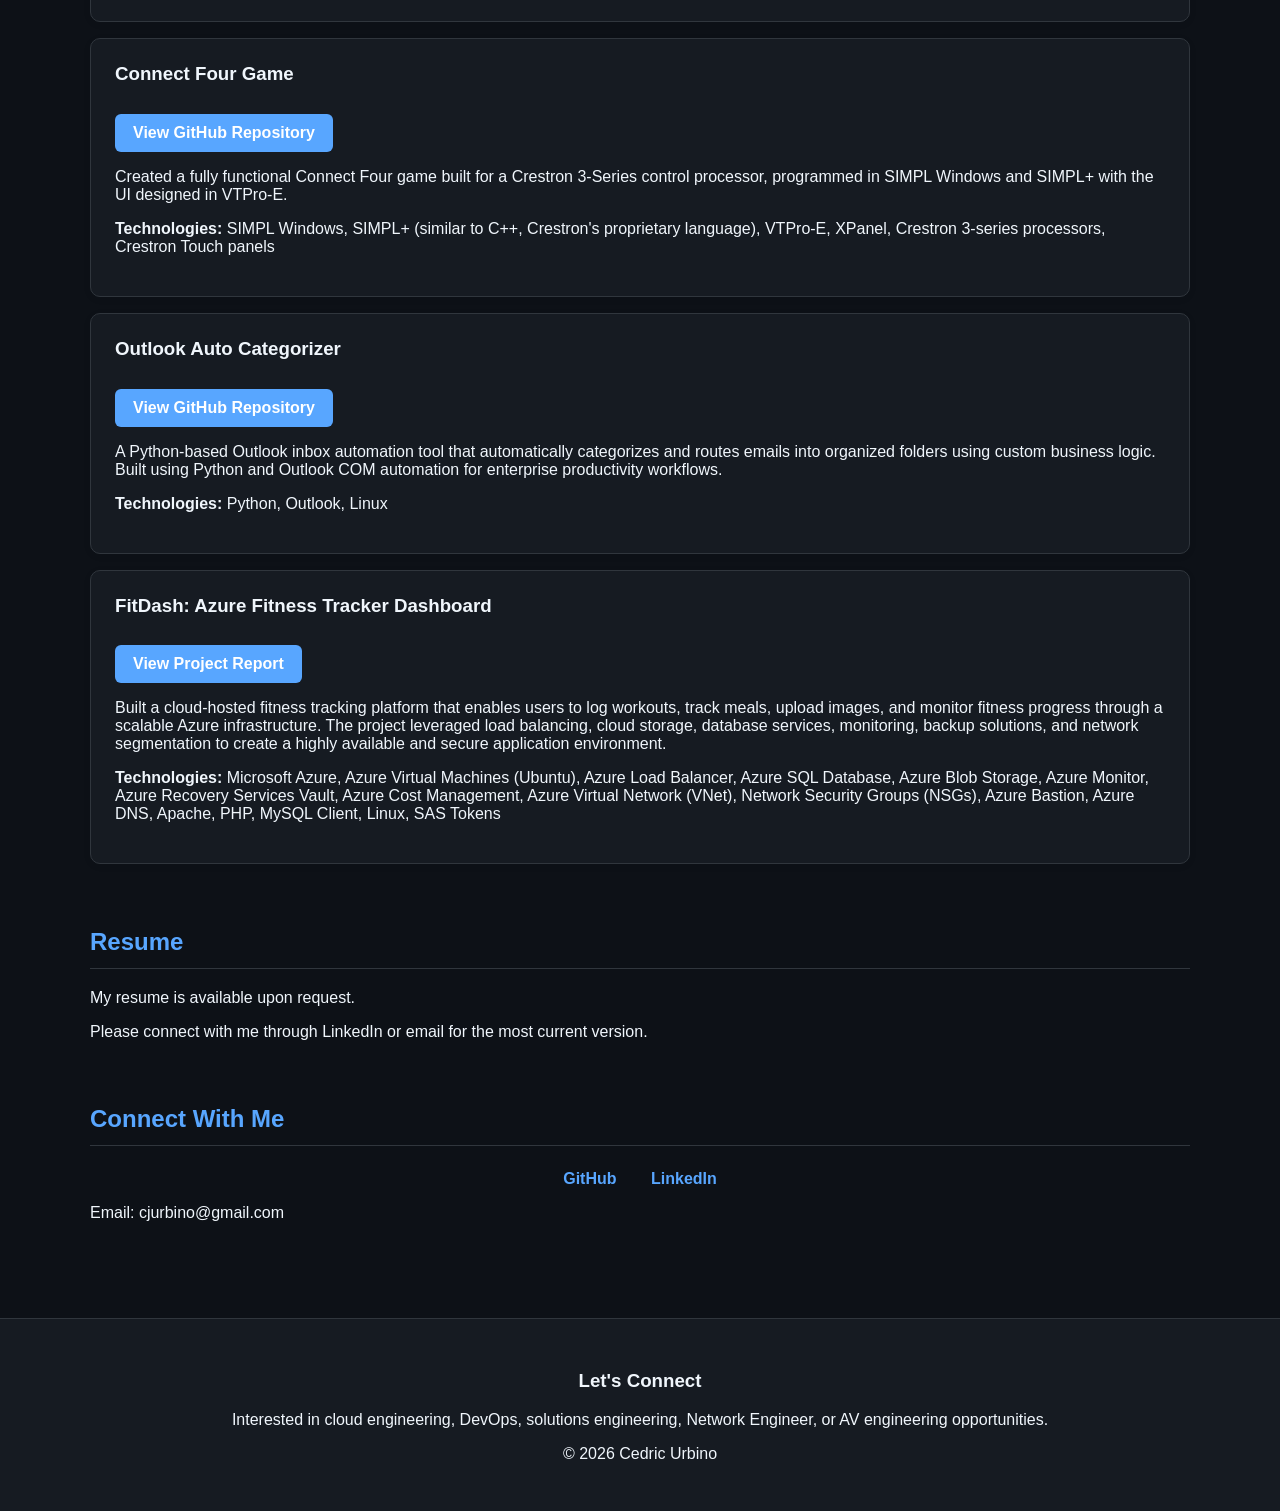
==== commit b2c92610: "Fix HTML formatting and update content" ====
--- a/index.html
+++ b/index.html
@@ -86,12 +86,12 @@
             </div>
             <div class="project">
                 <h3>Connect Four Game</h3>
-                <p> Created a fully functional Connect Four game built for a Crestron 3-Series control processor, programmed in SIMPL Windows and SIMPL+ with the UI designed in VTPro-E. </p>
                 <p>
                     <a class="project-link" href="https://github.com/C3dricJ/Connect-Four" target="_blank">
                         View GitHub Repository
                     </a>
-                </p>
+                </p>                
+                <p> Created a fully functional Connect Four game built for a Crestron 3-Series control processor, programmed in SIMPL Windows and SIMPL+ with the UI designed in VTPro-E. </p>
                 <p><strong>Technologies:</strong> SIMPL Windows, SIMPL+ (similar to C++, Crestron's proprietary language), VTPro-E, XPanel, Crestron 3-series processors, Crestron Touch panels</p>
             </div>
             <div class="project">
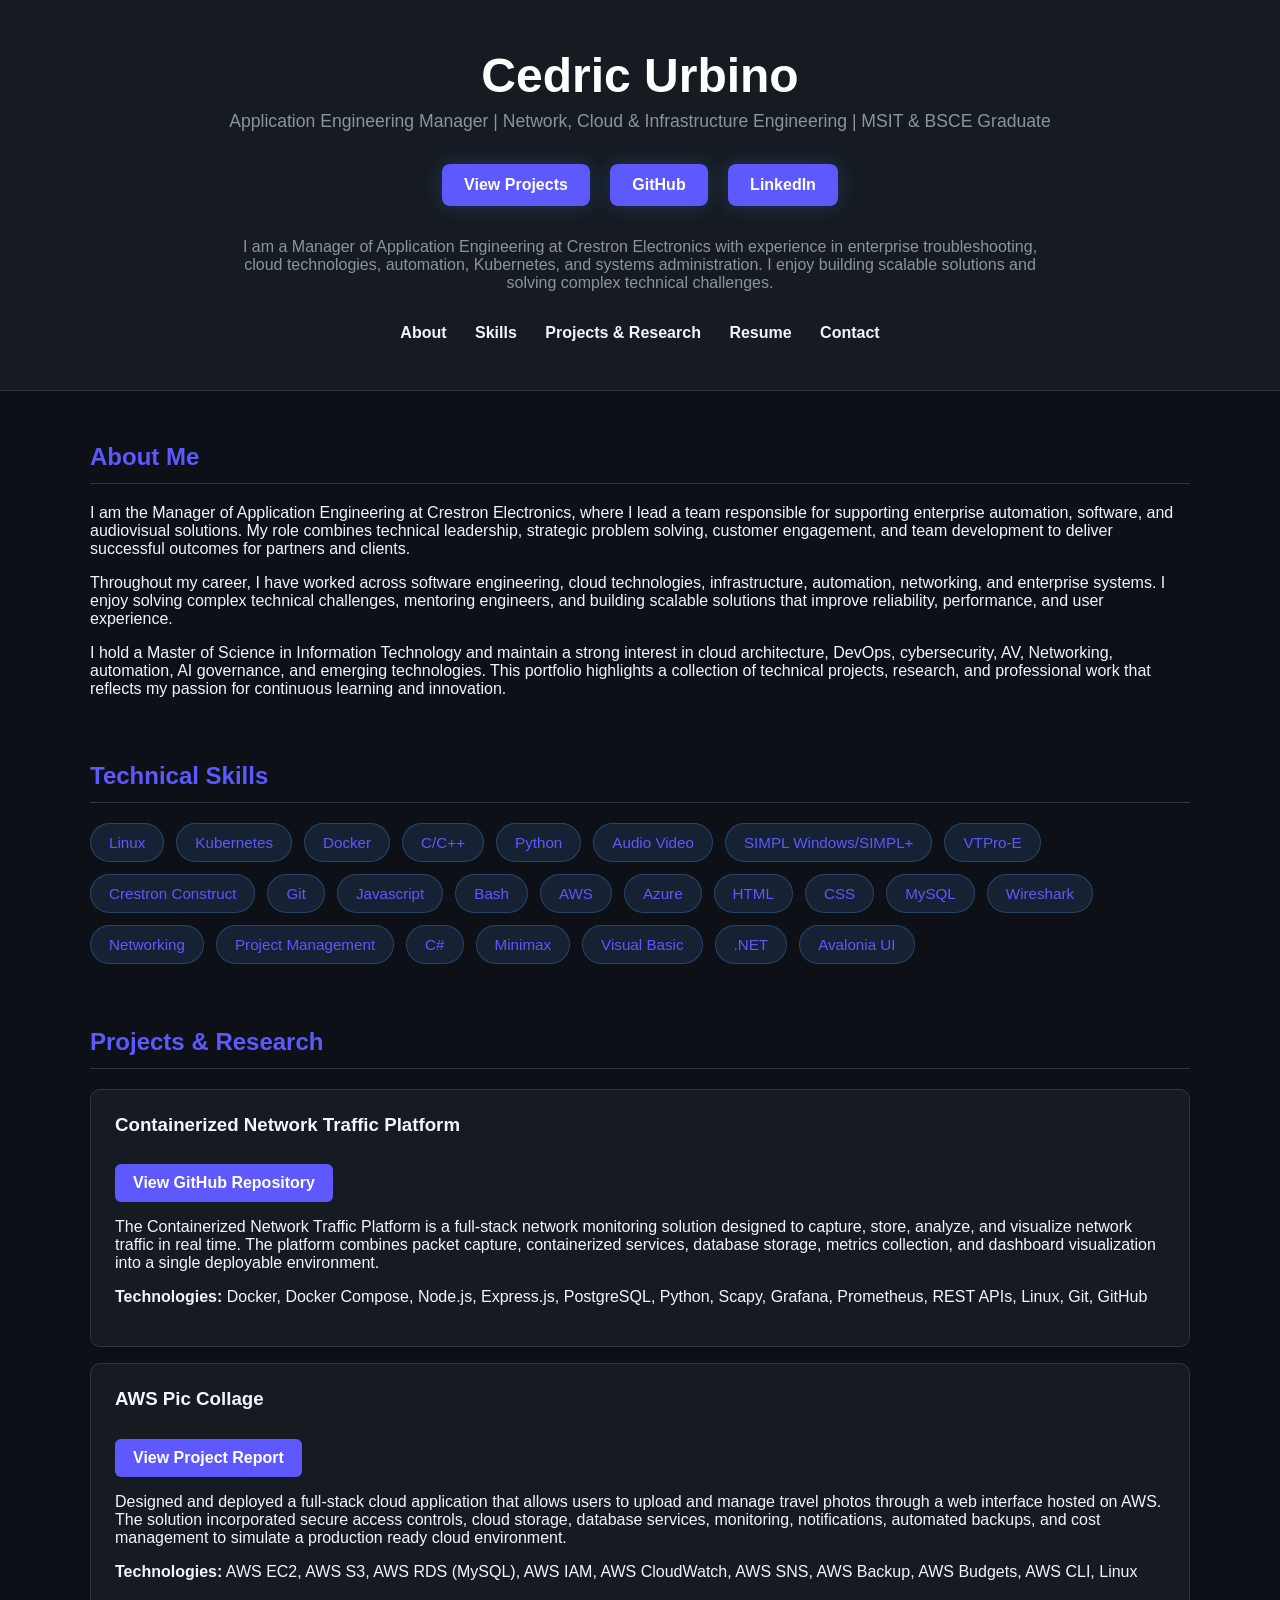
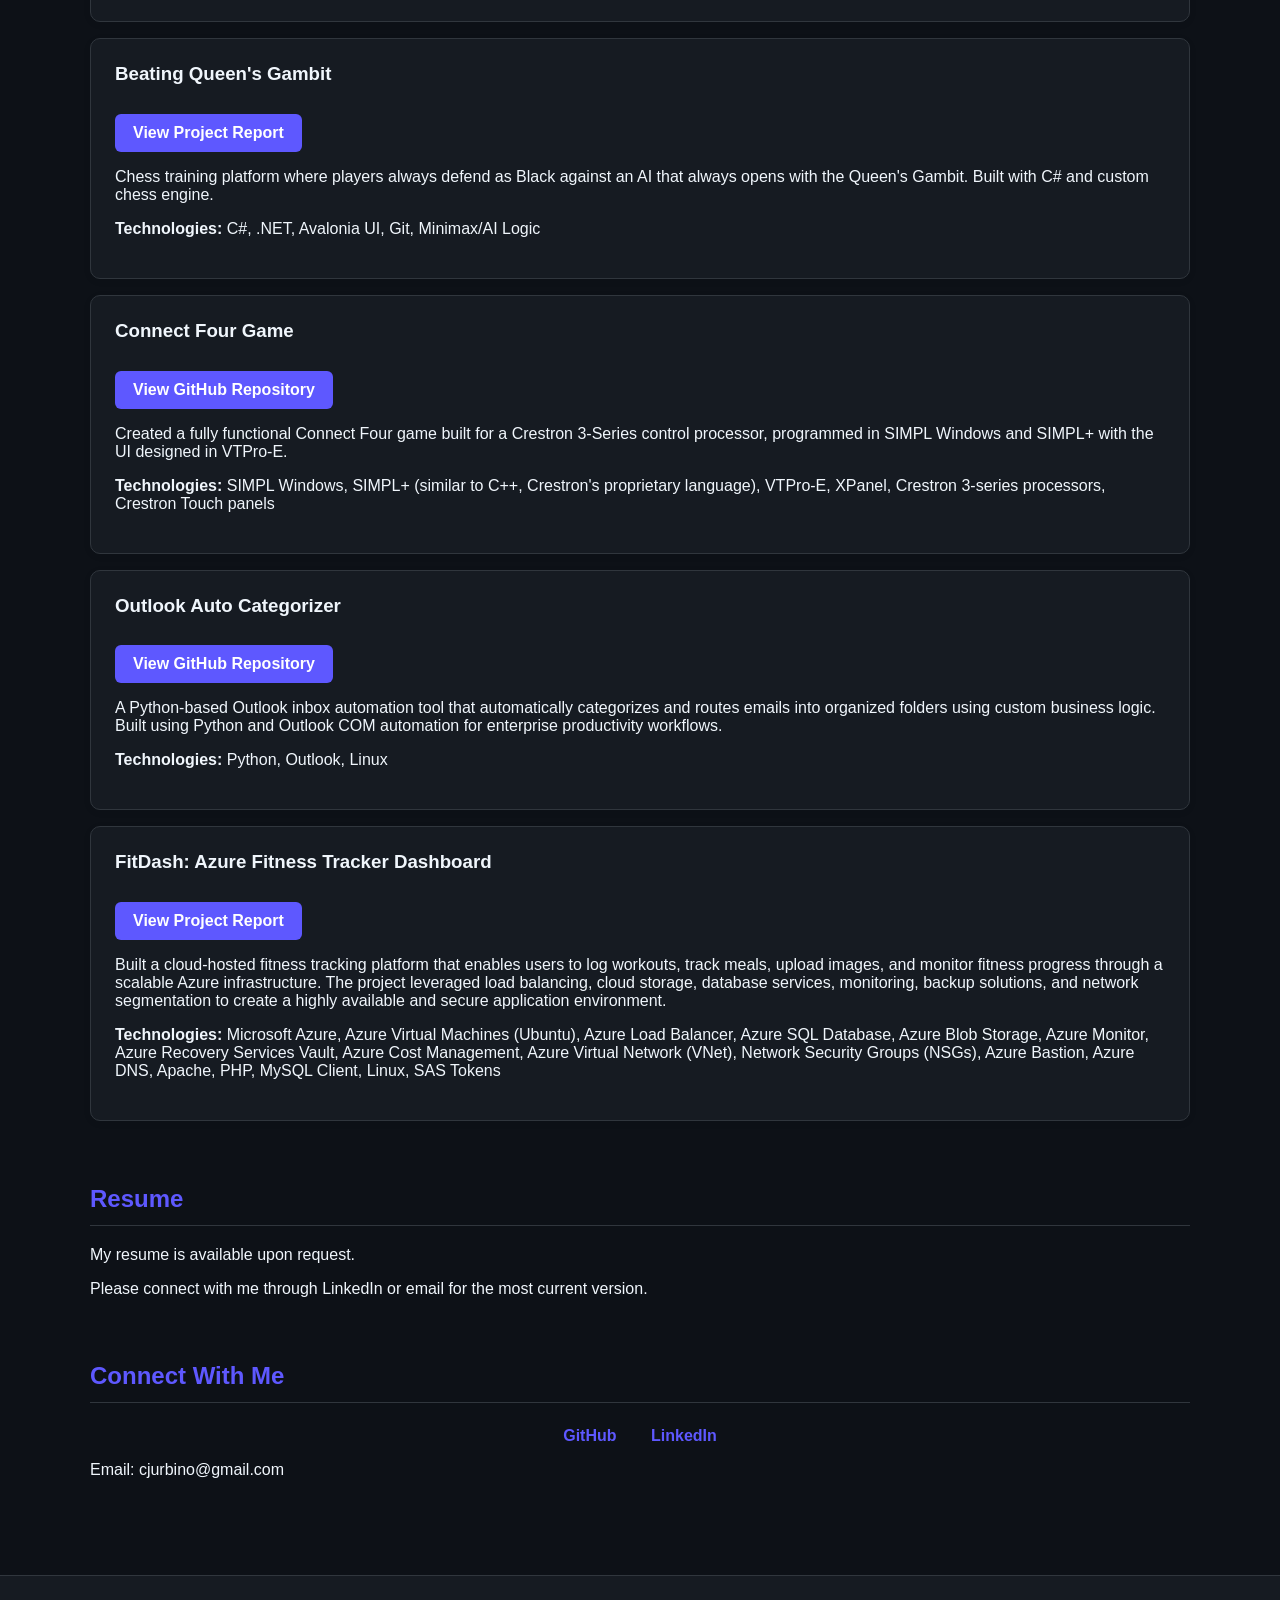
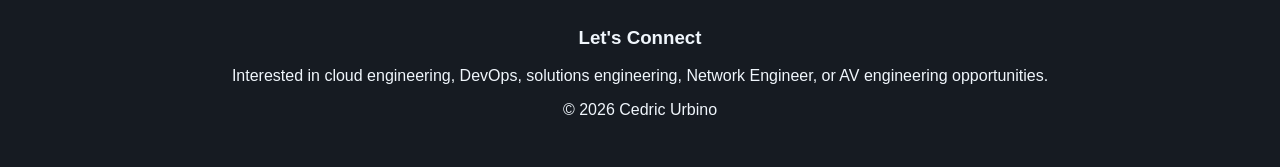
==== commit 0d6eec5b: "Update index.html with new project details" ====
--- a/index.html
+++ b/index.html
@@ -58,7 +58,11 @@
                 <span>Wireshark</span>
                 <span>Networking</span>
                 <span>Project Management</span>
+                <span>C#</span>
+                <span>Minimax</span>
                 <span>Visual Basic</span>
+                <span>.NET</span>
+                <span>Avalonia UI</span>
             </div>
         </section>
         <section id="projects">
@@ -82,7 +86,16 @@
                 </p>
                 <p> Designed and deployed a full-stack cloud application that allows users to upload and manage travel photos through a web interface hosted on AWS. The solution incorporated secure access controls, cloud storage, database services, monitoring, notifications, automated backups, and cost management to simulate a production ready cloud environment. </p>
                 <p><strong>Technologies:</strong> AWS EC2, AWS S3, AWS RDS (MySQL), AWS IAM, AWS CloudWatch, AWS SNS, AWS Backup, AWS Budgets, AWS CLI, Linux</p>
-
+            </div>
+            <div class="project">
+                <h3>Beating Queen's Gambit</h3>
+                <p>
+                    <a class="project-link" href="https://github.com/C3dricJ/BeatingQueensGambit" target="_blank">
+                        View Project Report
+                    </a>
+                </p>
+                <p> Chess training platform where players always defend as Black against an AI that always opens with the Queen's Gambit. Built with C# and custom chess engine. </p>
+                <p><strong>Technologies:</strong> C#, .NET, Avalonia UI, Git, Minimax/AI Logic</p>
             </div>
             <div class="project">
                 <h3>Connect Four Game</h3>
--- a/styles.css
+++ b/styles.css
@@ -4,7 +4,7 @@
     --surface-hover: #1f2937;
     --text: #f0f6fc;
     --text-secondary: #8b949e;
-    --accent: #58a6ff;
+    --accent: #5e58ff;
     --border: #30363d;
 } 
 
